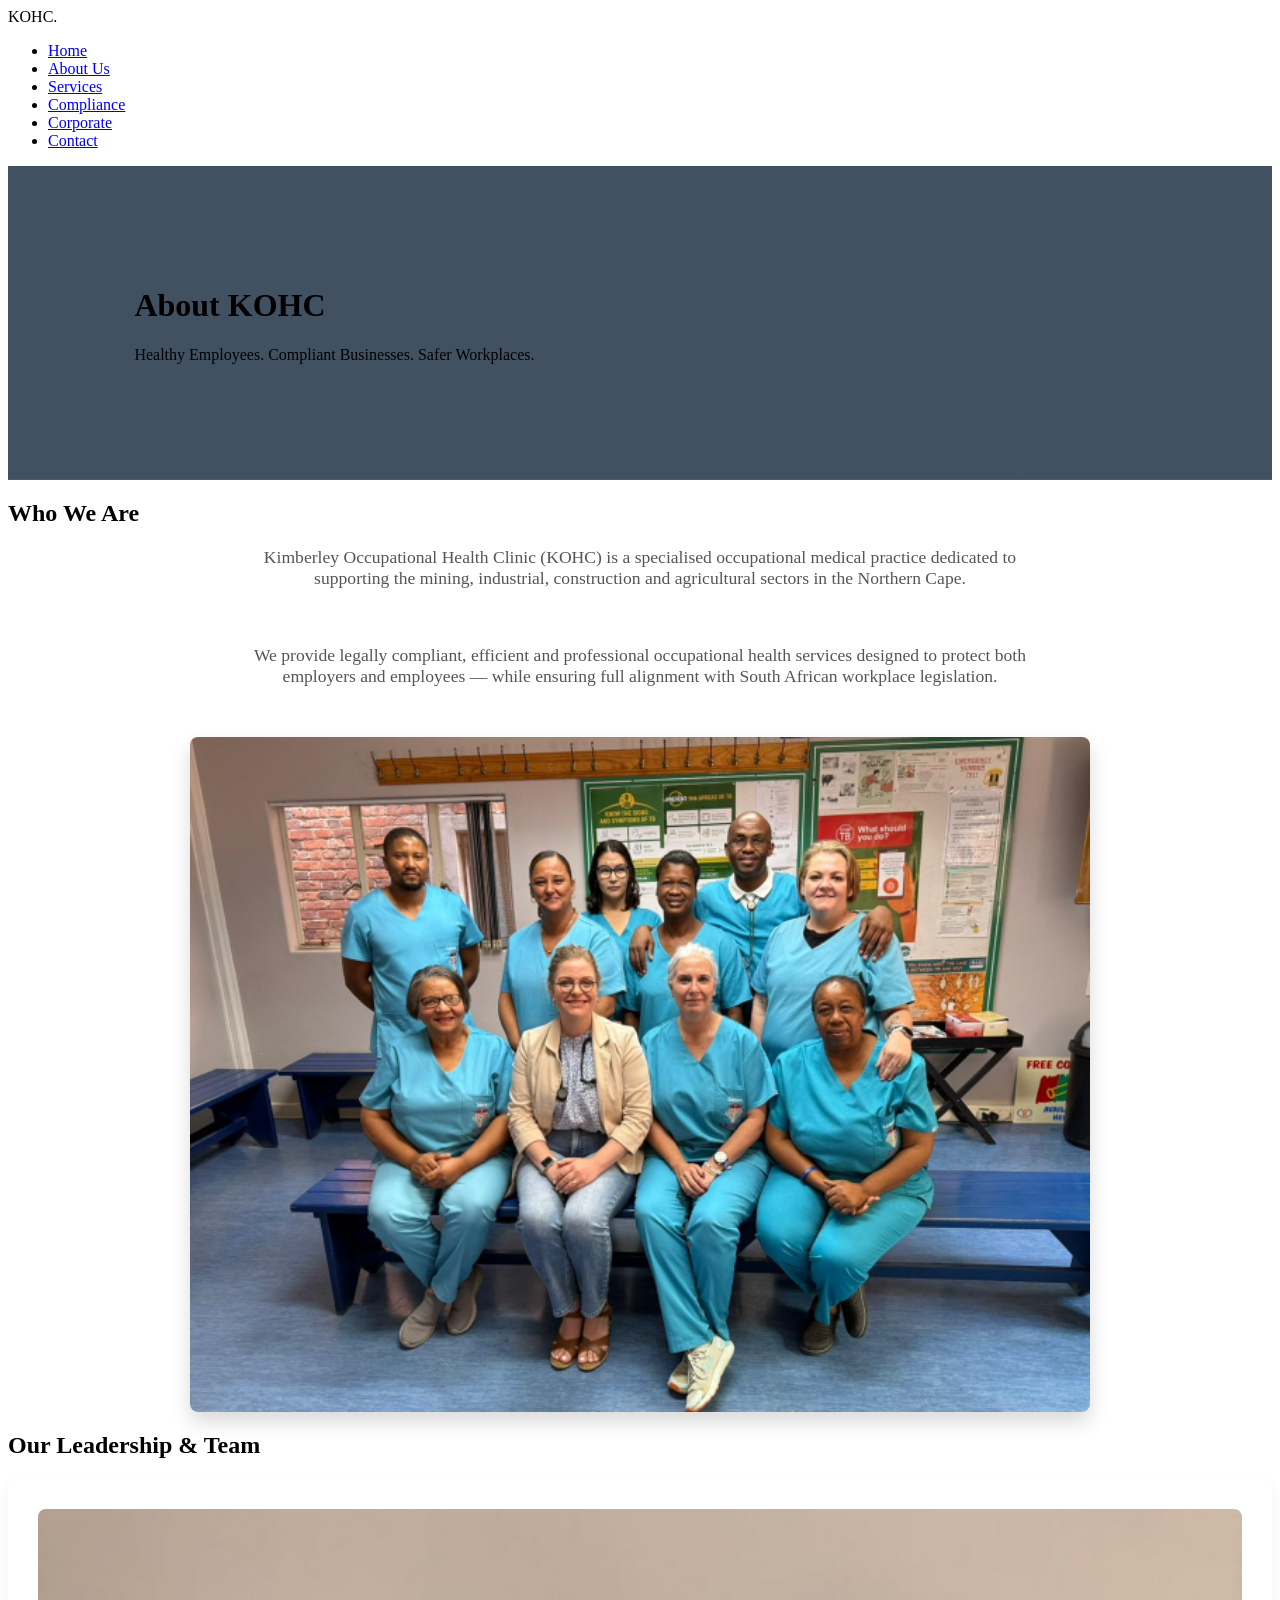
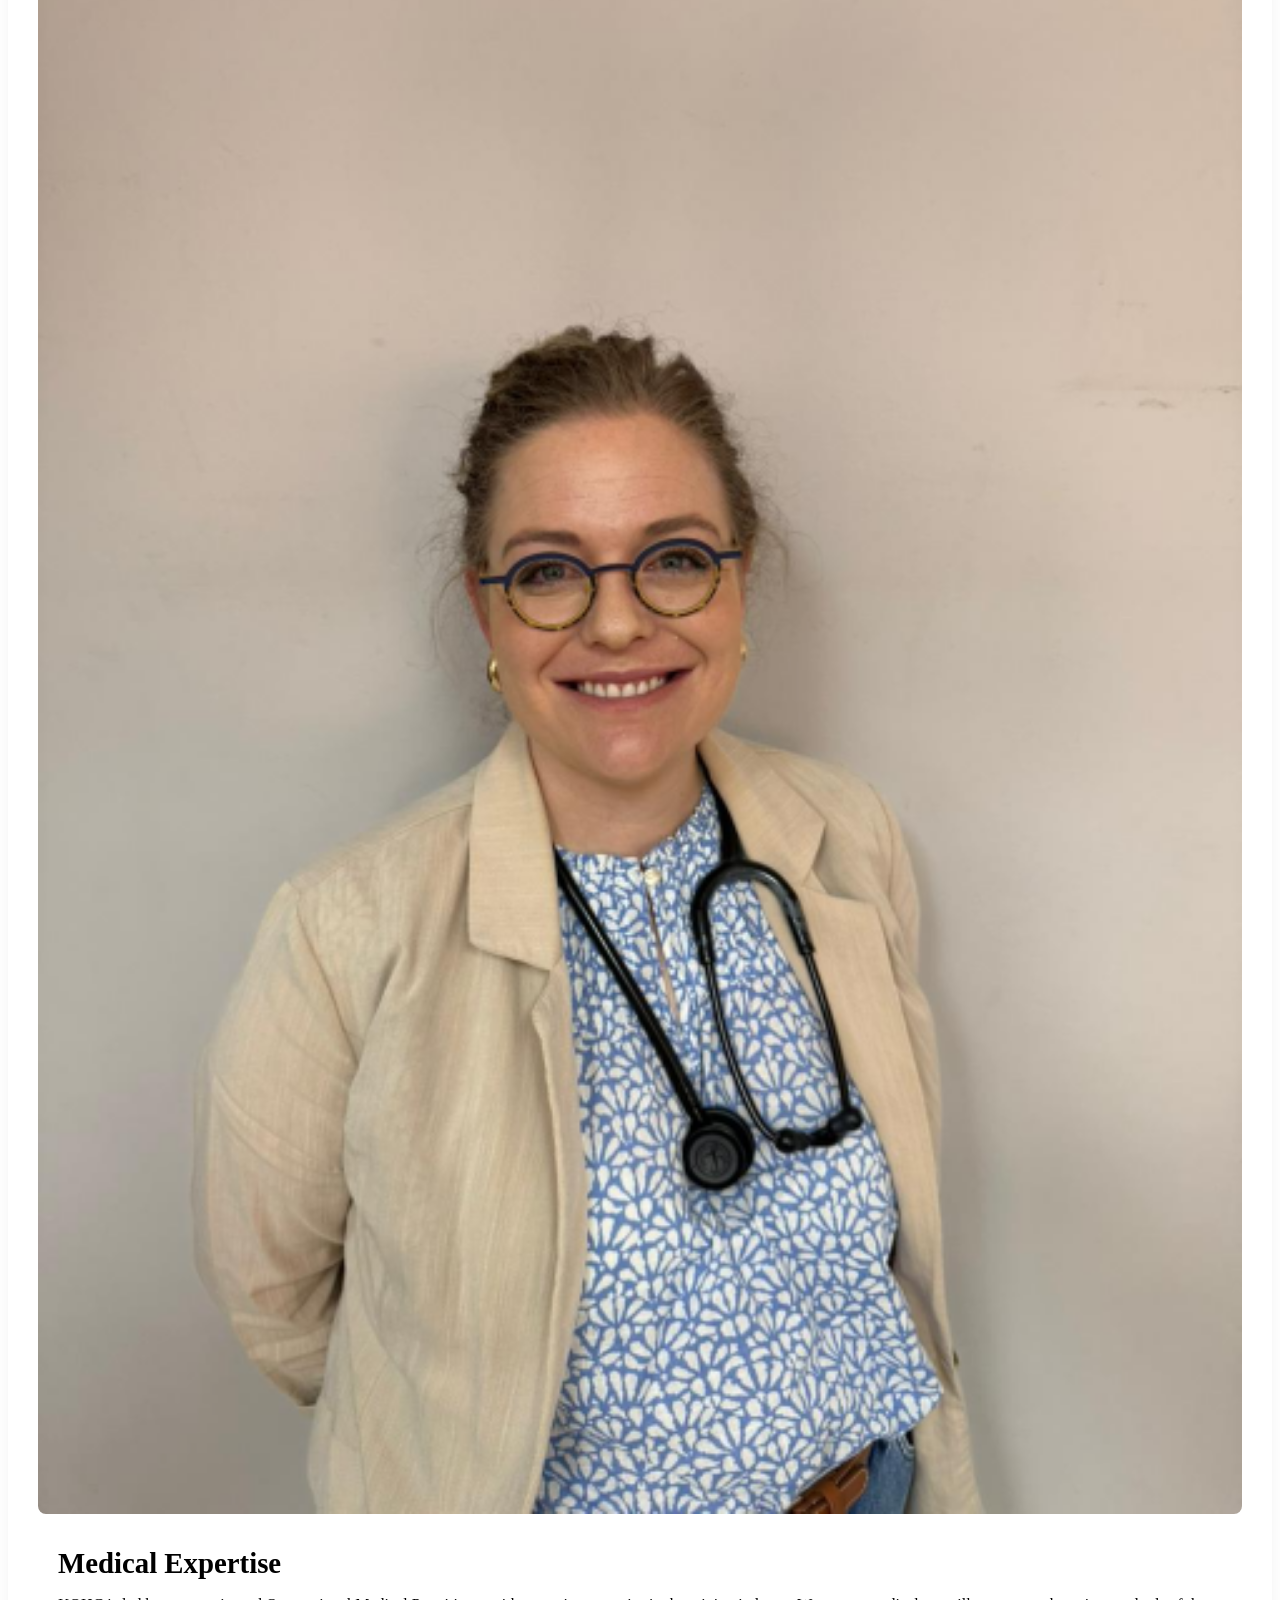
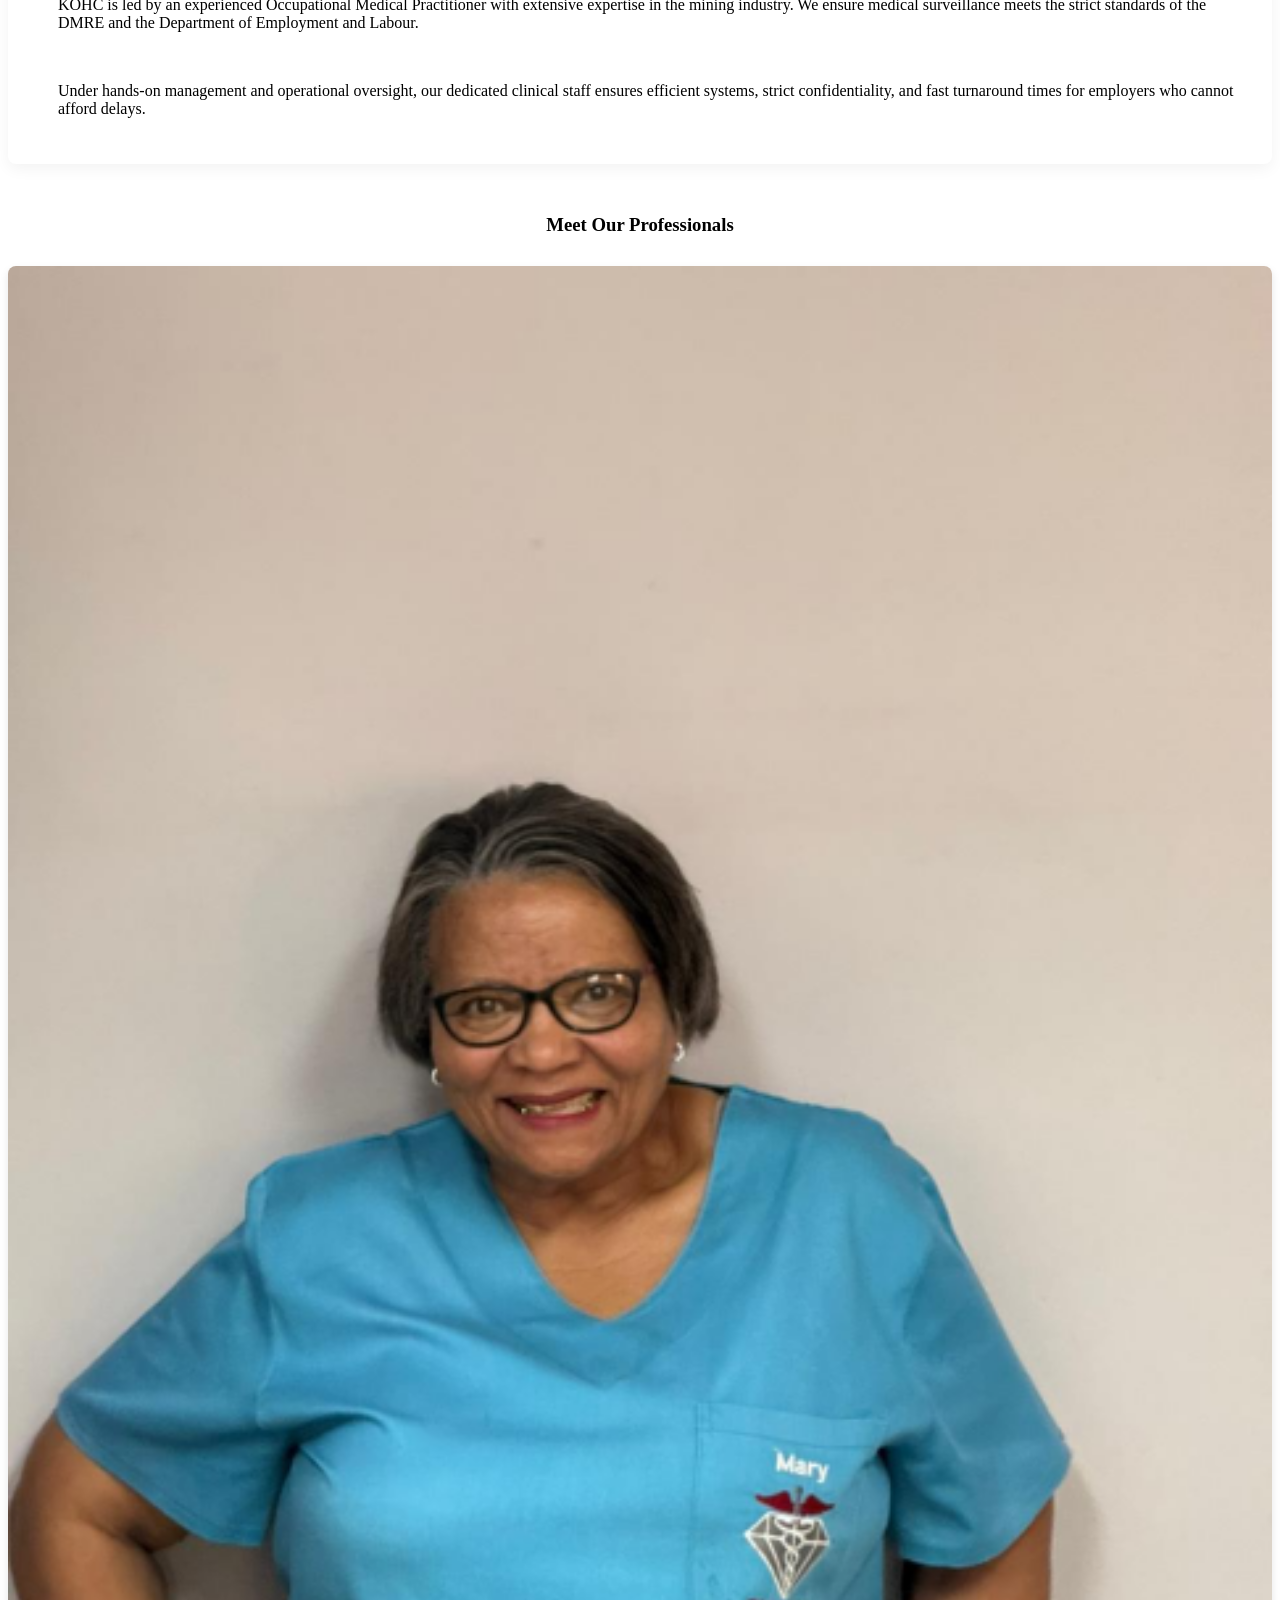
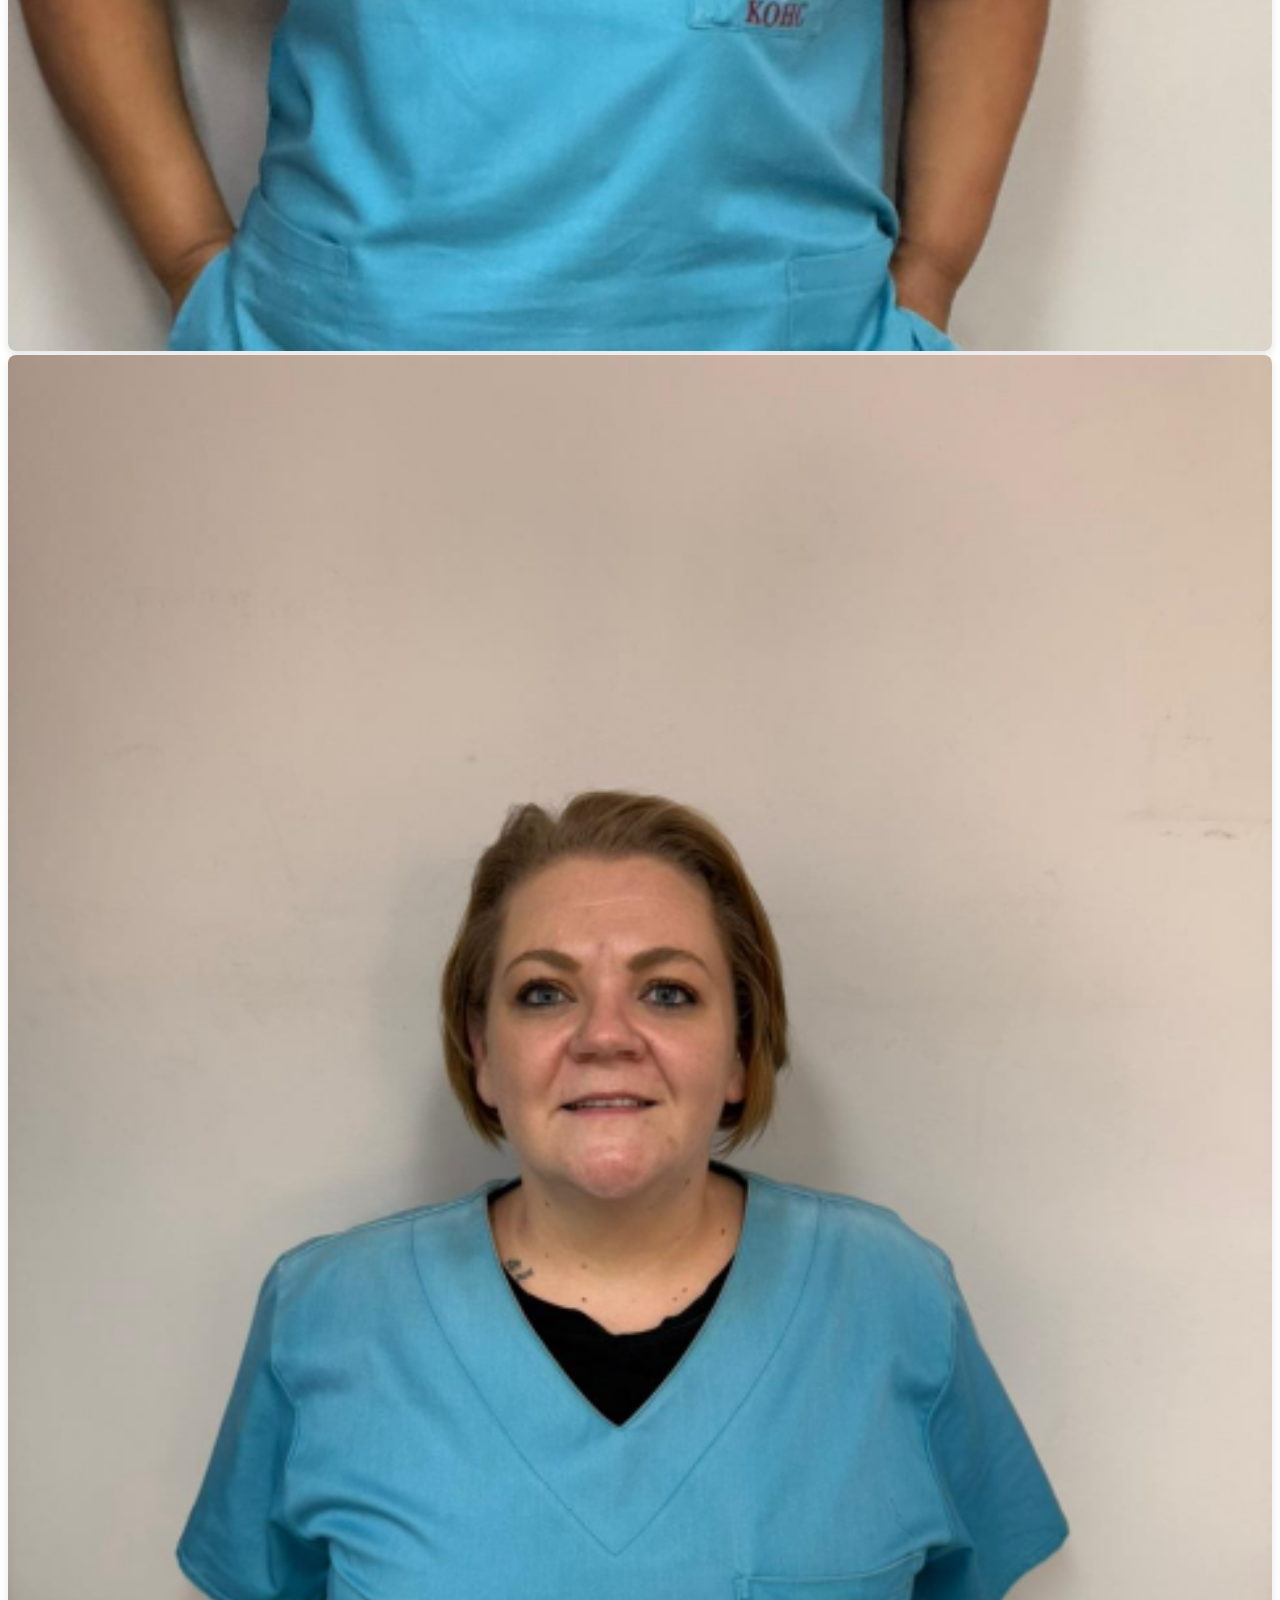
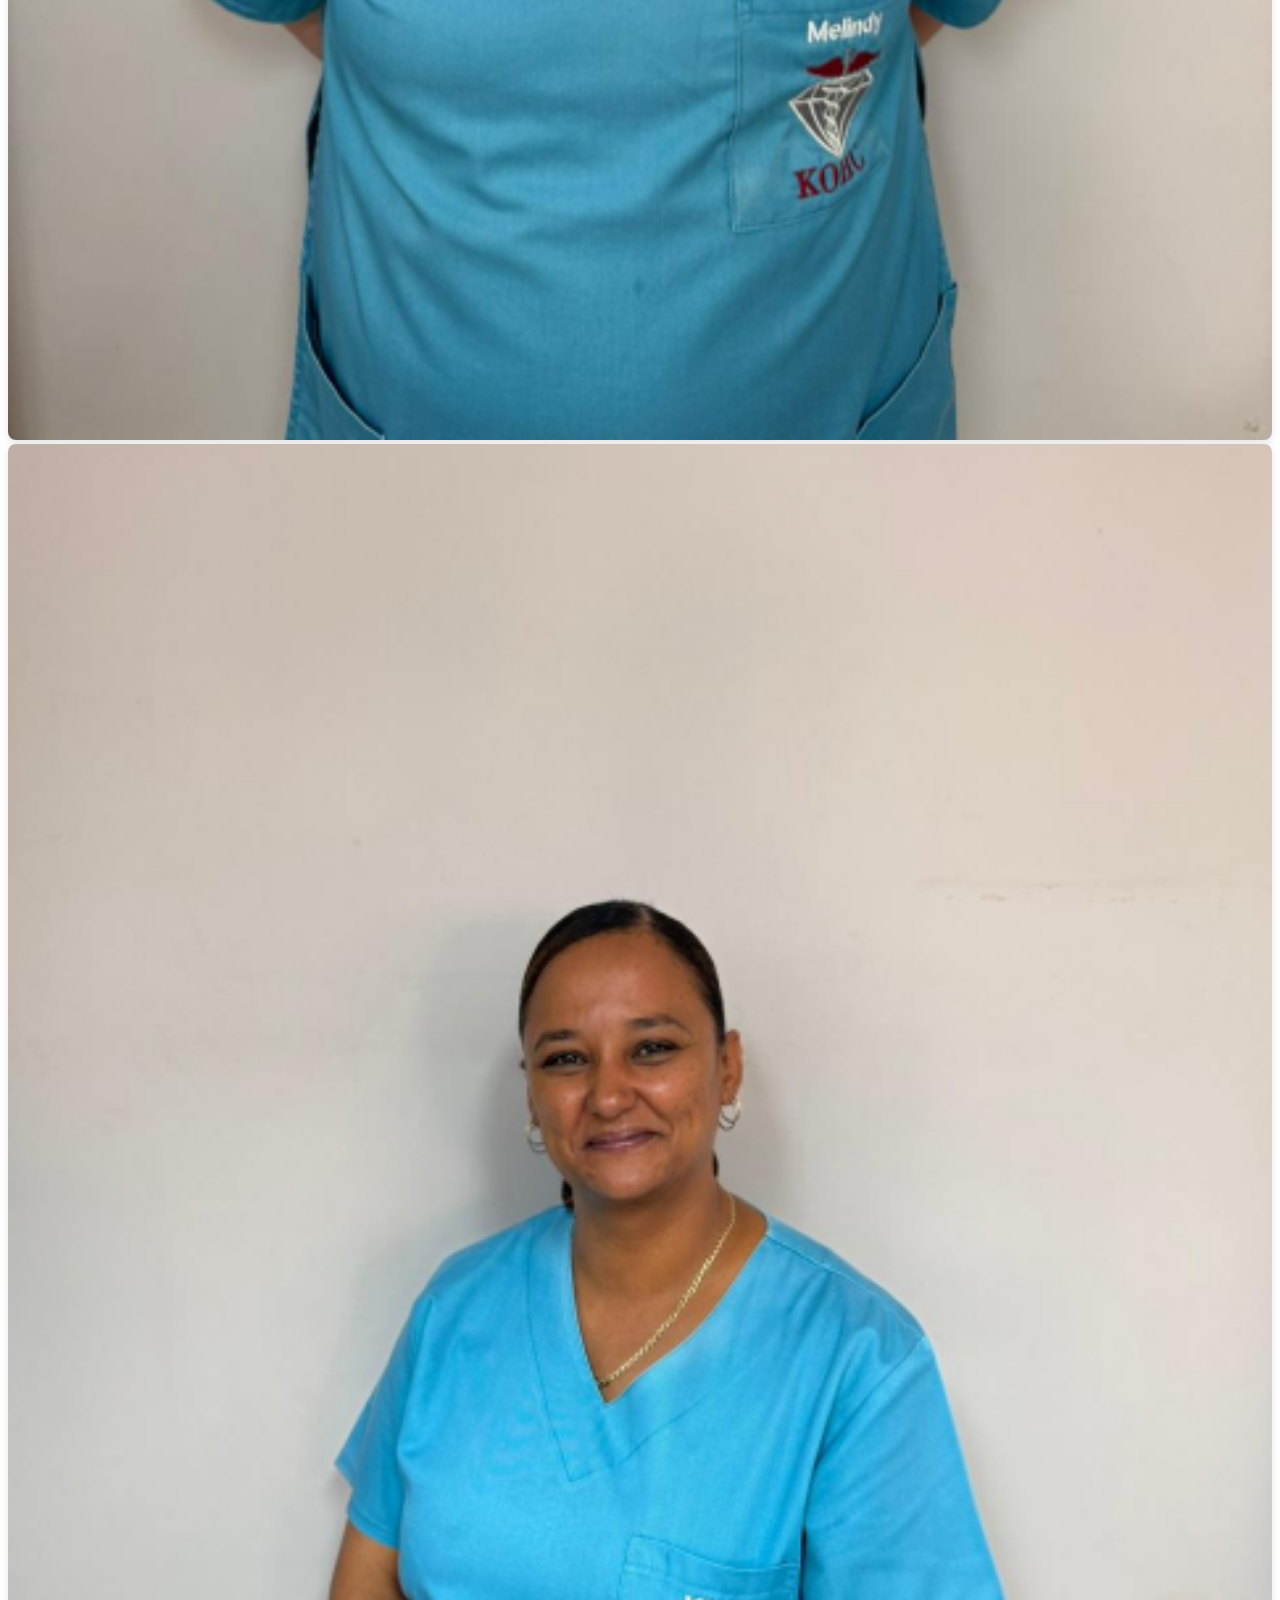
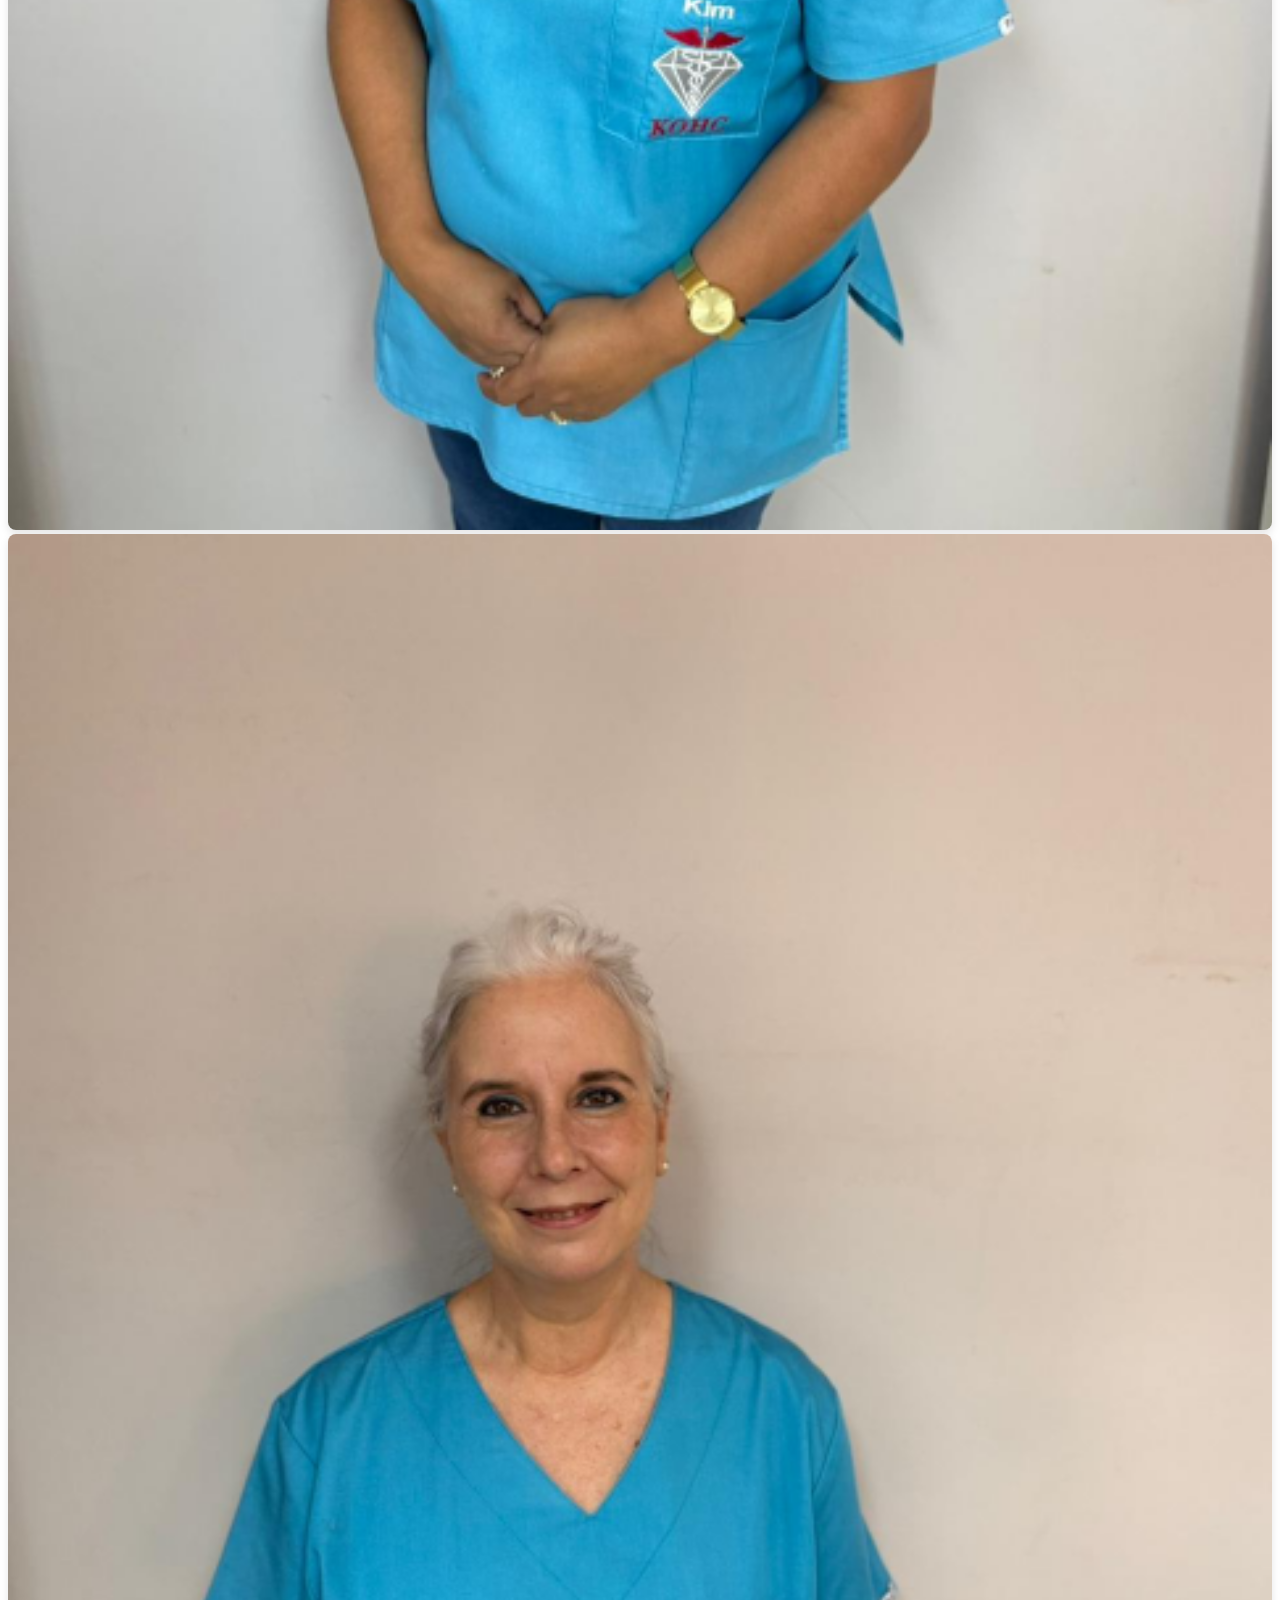
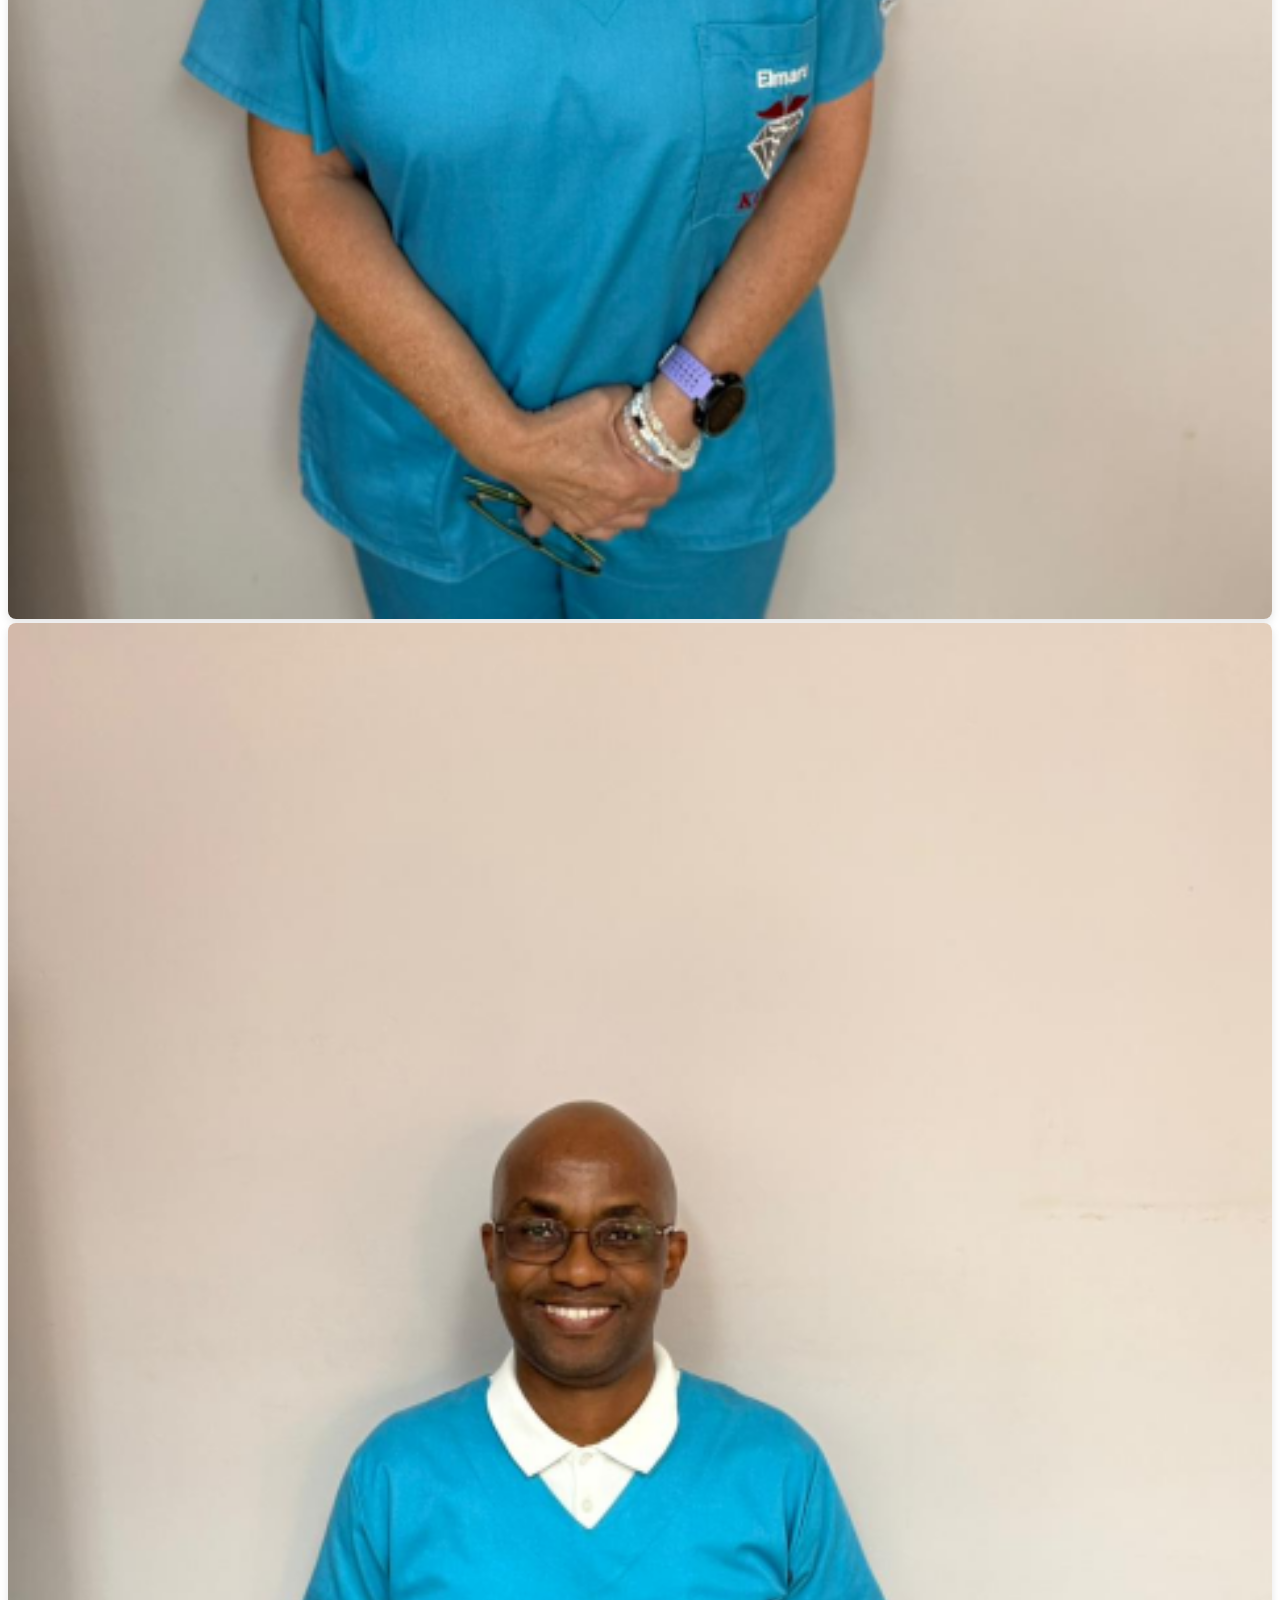
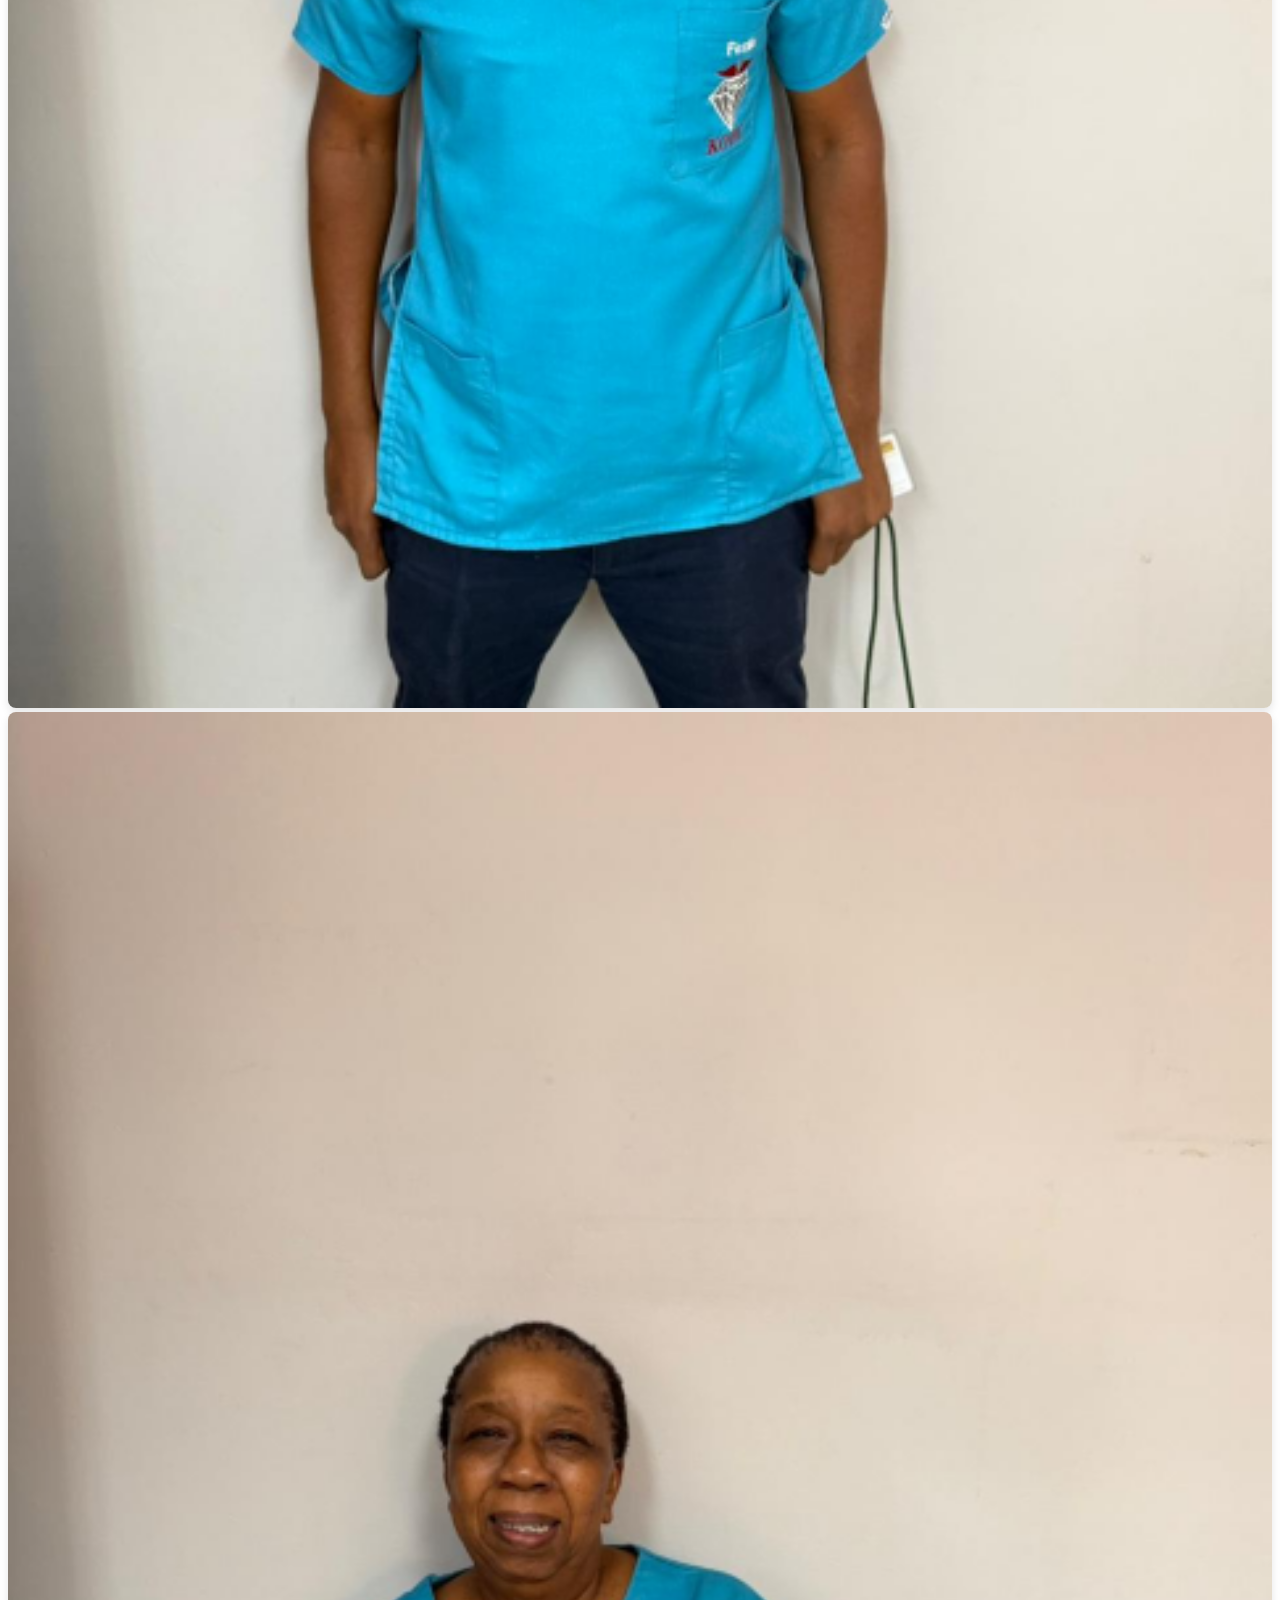
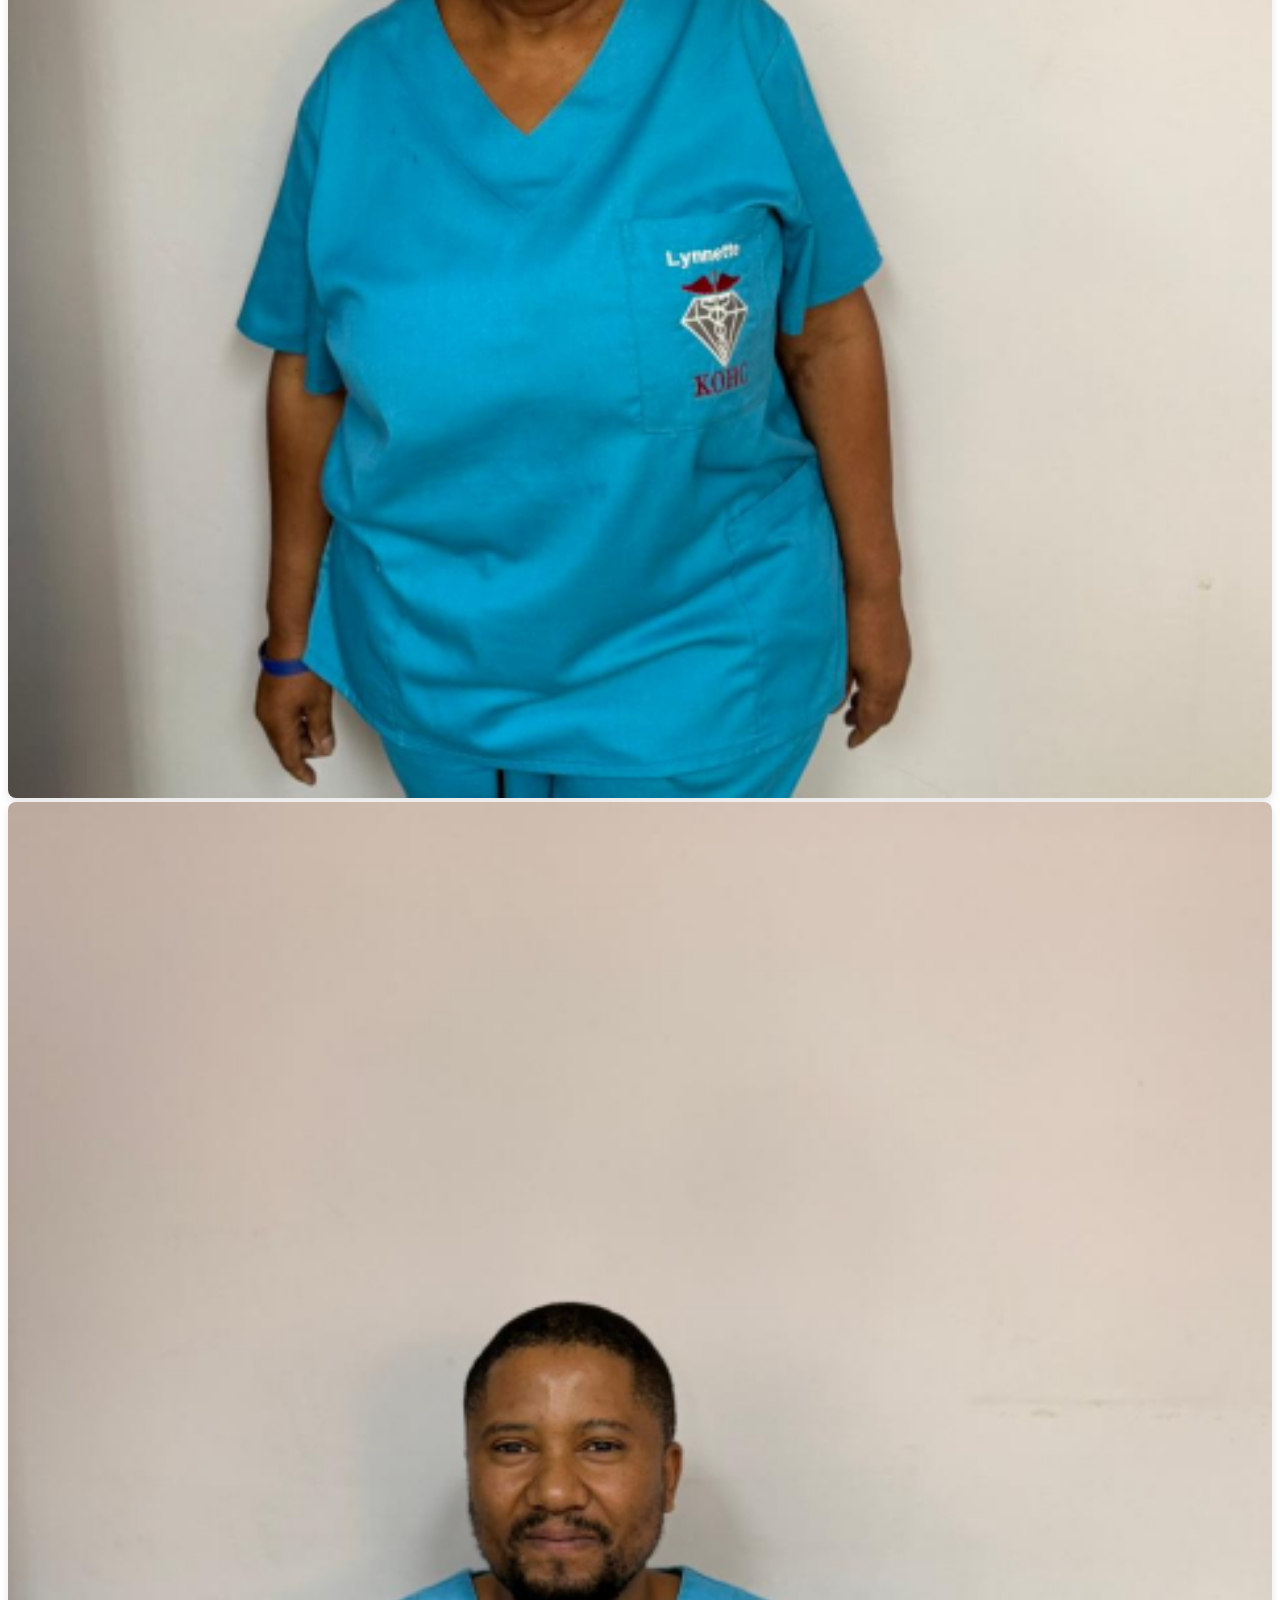
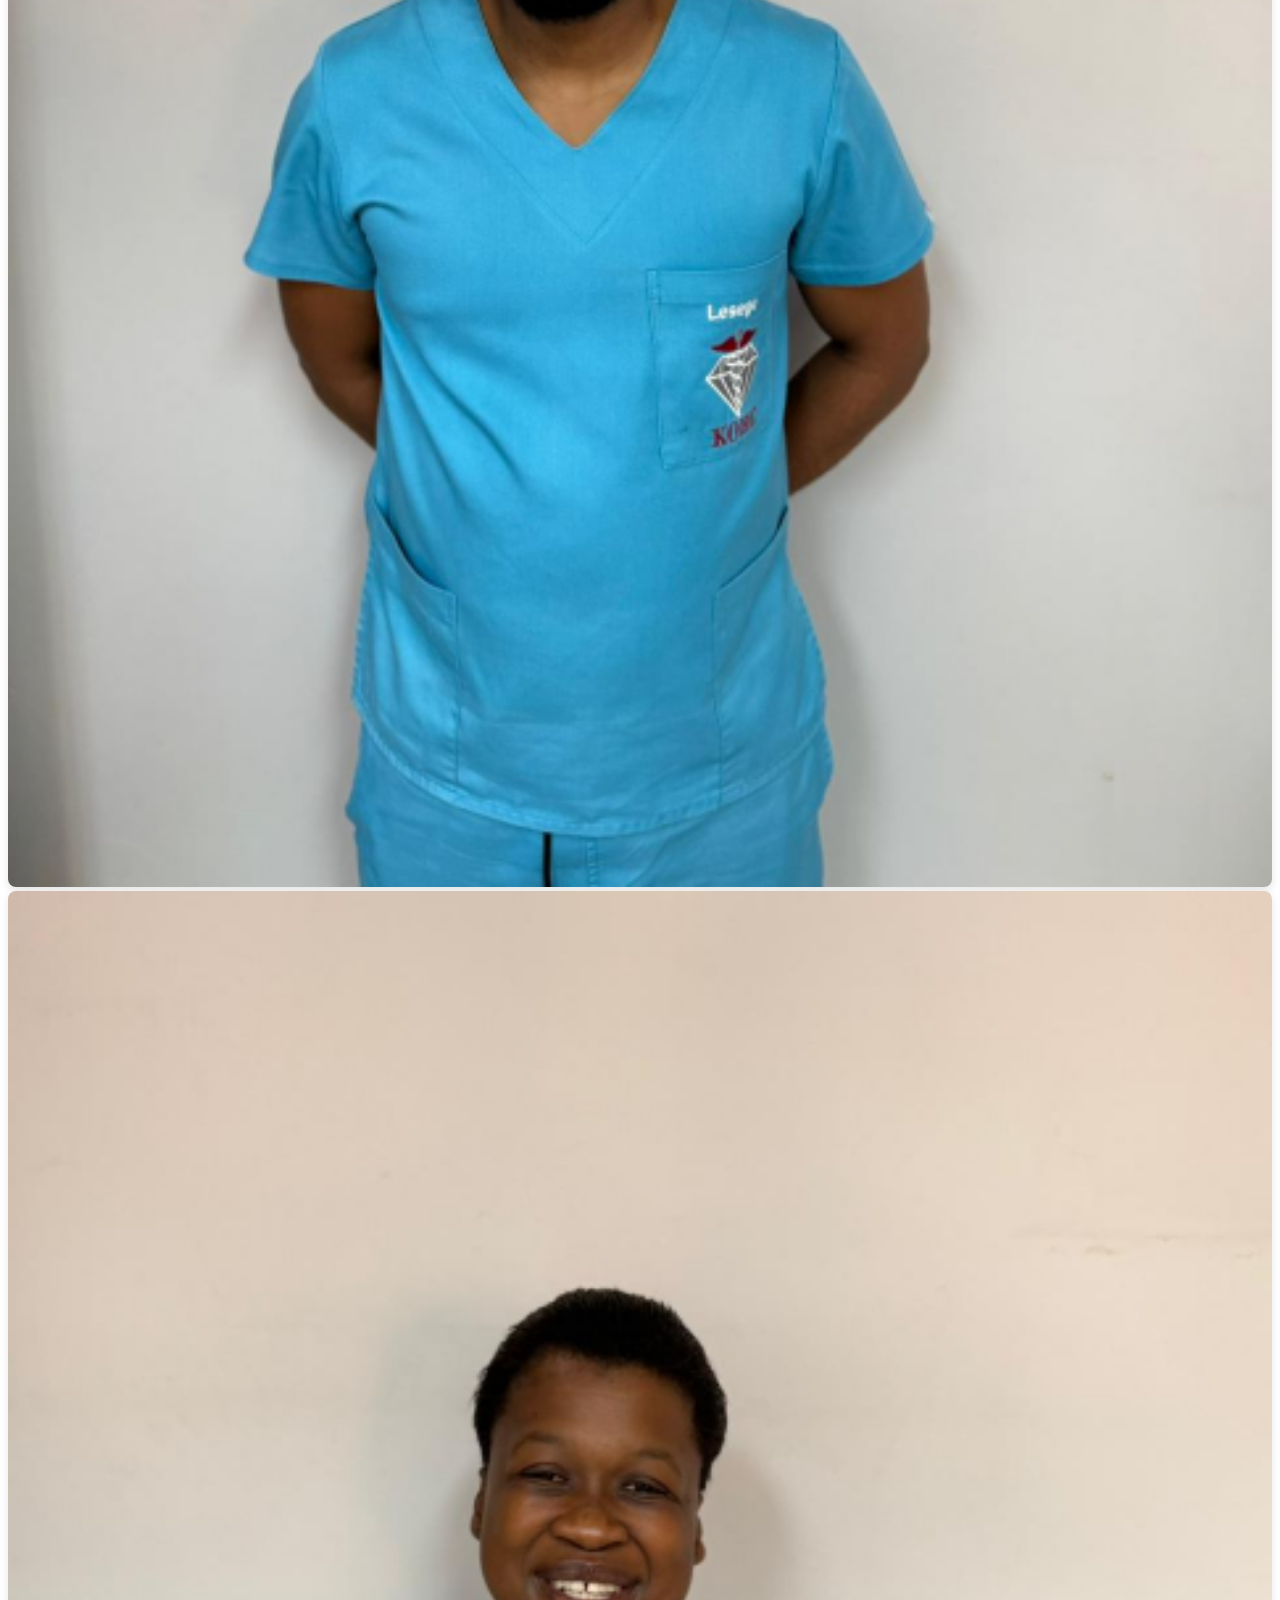
==== about.html @ 230434c9 "Update about.html" ====
<!DOCTYPE html>
<html lang="en-ZA">
<head>
    <meta charset="UTF-8">
    <meta name="viewport" content="width=device-width, initial-scale=1.0">
    <title>About Us | KOHC Kimberley</title>
    <link rel="stylesheet" href="style.css">
    <link rel="stylesheet" href="https://cdnjs.cloudflare.com/ajax/libs/font-awesome/6.0.0/css/all.min.css">
</head>
<body>

    <nav>
        <div class="logo">KOHC<span>.</span></div>
        <ul>
            <li><a href="index.html">Home</a></li>
            <li><a href="about.html">About Us</a></li>
            <li><a href="services.html">Services</a></li>
            <li><a href="compliance.html">Compliance</a></li>
            <li><a href="corporate.html">Corporate</a></li>
            <li><a href="contact.html">Contact</a></li>
        </ul>
    </nav>

    <header class="hero" style="padding: 100px 10%; background: linear-gradient(rgba(44, 62, 80, 0.9), rgba(44, 62, 80, 0.9)), url('https://images.unsplash.com/photo-1581091226825-a6a2a5aee158?auto=format&fit=crop&q=80&w=2070'); background-size: cover; background-position: center;">
        <h1>About KOHC</h1>
        <p>Healthy Employees. Compliant Businesses. Safer Workplaces.</p>
    </header>

   <section class="section-padding">
        <div class="section-title">
            <h2>Who We Are</h2>
        </div>
        <div style="max-width: 800px; margin: 0 auto; text-align: center; font-size: 1.1rem; color: #555;">
            <p>Kimberley Occupational Health Clinic (KOHC) is a specialised occupational medical practice dedicated to supporting the mining, industrial, construction and agricultural sectors in the Northern Cape.</p>
            <br>
            <p>We provide legally compliant, efficient and professional occupational health services designed to protect both employers and employees — while ensuring full alignment with South African workplace legislation.</p>
        </div>

        <img src="images/Group_Photo_1.web.webp" alt="The KOHC Team" style="width: 100%; max-width: 900px; display: block; margin: 50px auto 0; border-radius: 8px; box-shadow: 0 10px 20px rgba(0,0,0,0.15);">
        
    </section>

   <section class="section-padding" style="background: var(--light-grey);">
        <div class="section-title">
            <h2>Our Leadership & Team</h2>
        </div>
        
        <div class="grid" style="grid-template-columns: 1fr 2fr; align-items: center; background: white; padding: 30px; border-radius: 8px; box-shadow: 0 5px 15px rgba(0,0,0,0.05); margin-bottom: 50px;">
            <img src="images/Doctor.web.webp" alt="Occupational Medical Practitioner" style="width: 100%; border-radius: 8px; border: 4px solid var(--steel-blue);">
            
            <div style="padding-left: 20px;">
                <h3 style="color: var(--steel-blue); font-size: 1.8rem; margin-bottom: 10px;">Medical Expertise</h3>
                <p>KOHC is led by an experienced Occupational Medical Practitioner with extensive expertise in the mining industry. We ensure medical surveillance meets the strict standards of the DMRE and the Department of Employment and Labour.</p>
                <br>
                <p>Under hands-on management and operational oversight, our dedicated clinical staff ensures efficient systems, strict confidentiality, and fast turnaround times for employers who cannot afford delays.</p>
            </div>
        </div>

        <h3 style="text-align: center; margin-bottom: 30px; color: var(--charcoal);">Meet Our Professionals</h3>
        <div class="grid" style="grid-template-columns: repeat(auto-fit, minmax(200px, 1fr)); gap: 20px;">
            <img src="images/Doctor_Assistant_1.web.webp" alt="Mary" style="width: 100%; border-radius: 8px; box-shadow: 0 4px 8px rgba(0,0,0,0.1);">
            <img src="images/Doctors_Assistant_2.web.webp" alt="Melindy" style="width: 100%; border-radius: 8px; box-shadow: 0 4px 8px rgba(0,0,0,0.1);">
            <img src="images/Doctors_Assistant_3.web.webp" alt="Kim" style="width: 100%; border-radius: 8px; box-shadow: 0 4px 8px rgba(0,0,0,0.1);">
            <img src="images/Doctors_Assistant_4.web.webp" alt="Elmarie" style="width: 100%; border-radius: 8px; box-shadow: 0 4px 8px rgba(0,0,0,0.1);">
            <img src="images/Doctors_Assistant_5.web.webp" alt="Fezile" style="width: 100%; border-radius: 8px; box-shadow: 0 4px 8px rgba(0,0,0,0.1);">
            <img src="images/Doctors_Assistant_6.web.webp" alt="Lynnette" style="width: 100%; border-radius: 8px; box-shadow: 0 4px 8px rgba(0,0,0,0.1);">
            <img src="images/Doctors_Assistant_7.web.webp" alt="Lesego" style="width: 100%; border-radius: 8px; box-shadow: 0 4px 8px rgba(0,0,0,0.1);">
            <img src="images/Doctors_Assistant_8.web.webp" alt="KOHC Staff" style="width: 100%; border-radius: 8px; box-shadow: 0 4px 8px rgba(0,0,0,0.1);">
            <img src="images/Doctor_Assistant_9.web.webp" alt="Chandre" style="width: 100%; border-radius: 8px; box-shadow: 0 4px 8px rgba(0,0,0,0.1);">
        </div>
    </section>

    <footer>
        <div class="footer-grid">
            <h3>Kimberley Occupational Health Clinic</h3>
            <p>Your partner in Industrial & Mining Medical Compliance.</p>
        </div>
        <div class="footer-bottom" style="margin-top: 20px; display: flex; justify-content: center; gap: 15px; flex-wrap: wrap;">
            <span>&copy; 2026 KOHC</span> | 
            <a href="popia.html" style="color: white; text-decoration: none;">POPIA Privacy Policy</a> | 
            <a href="paia.html" style="color: white; text-decoration: none;">PAIA Manual</a> | 
            <a href="terms.html" style="color: white; text-decoration: none;">Terms & Conditions</a>
        </div>
    </footer>

</body>
</html>
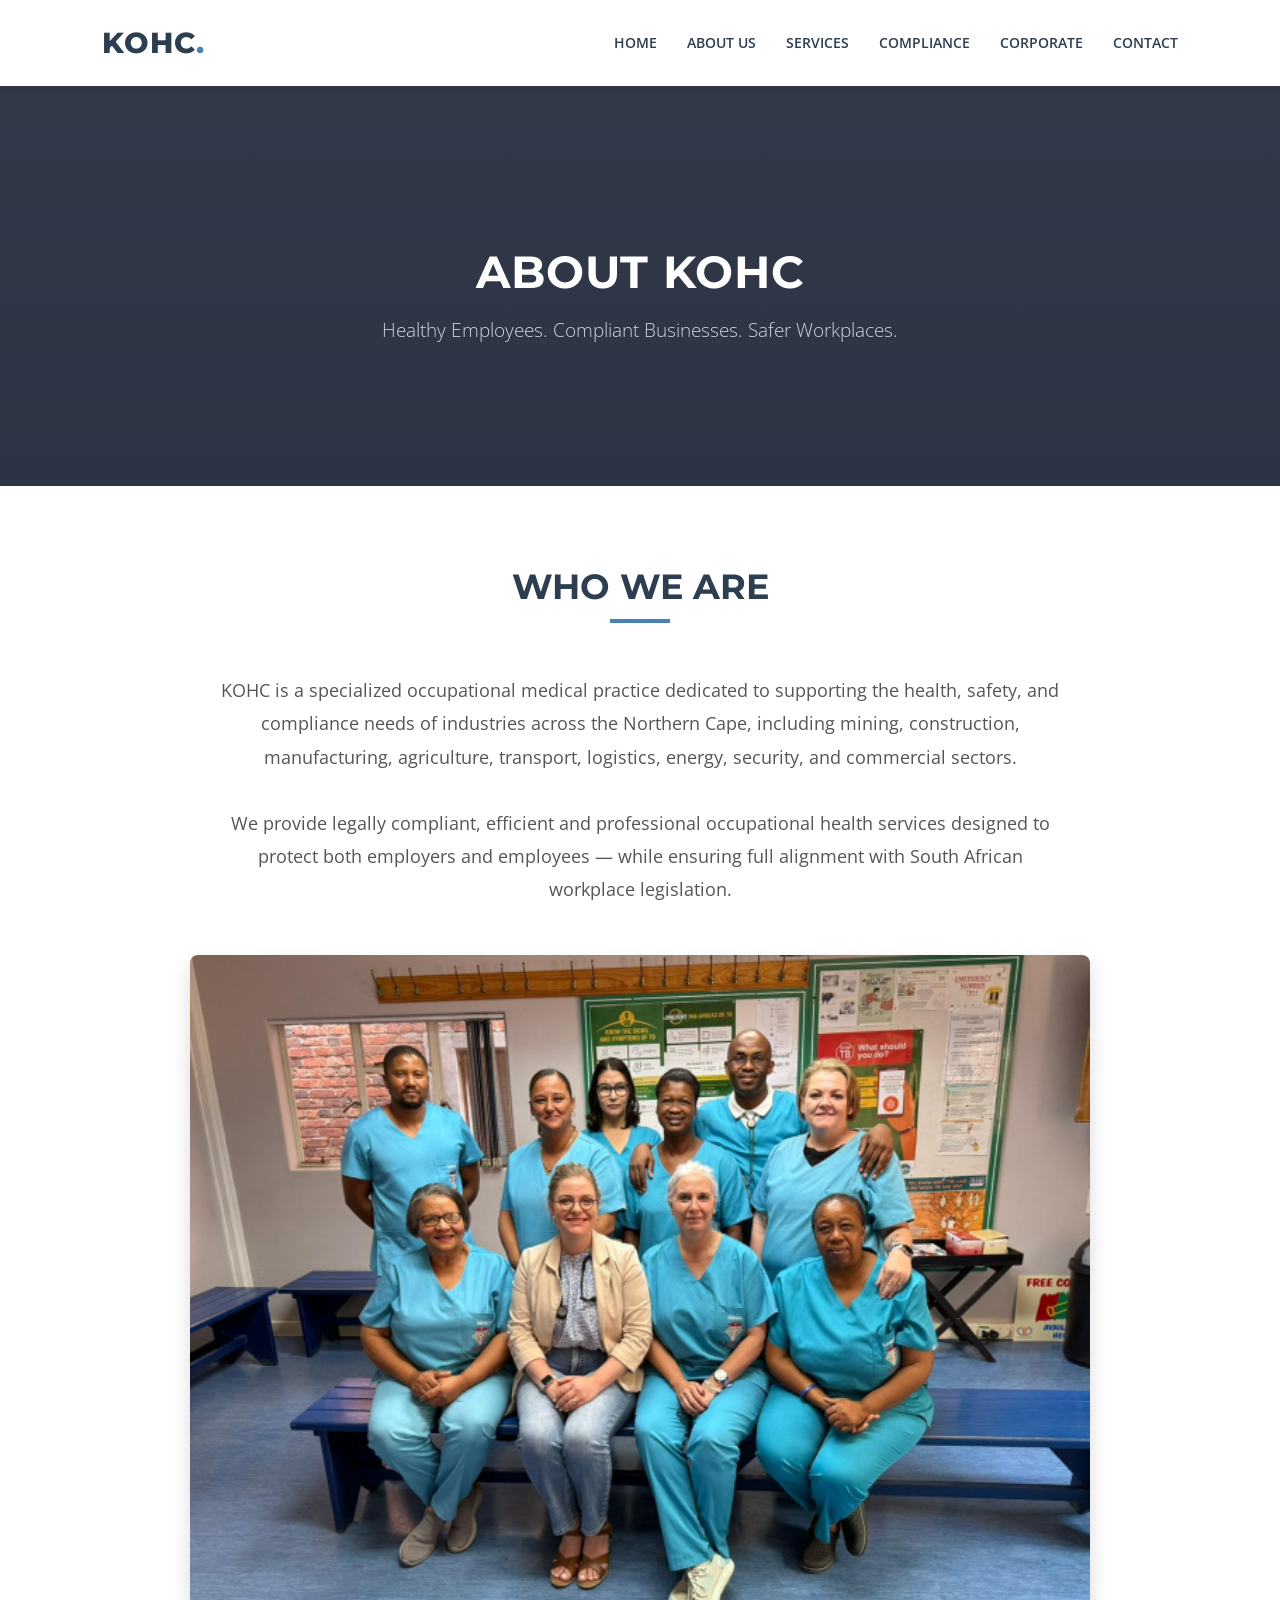
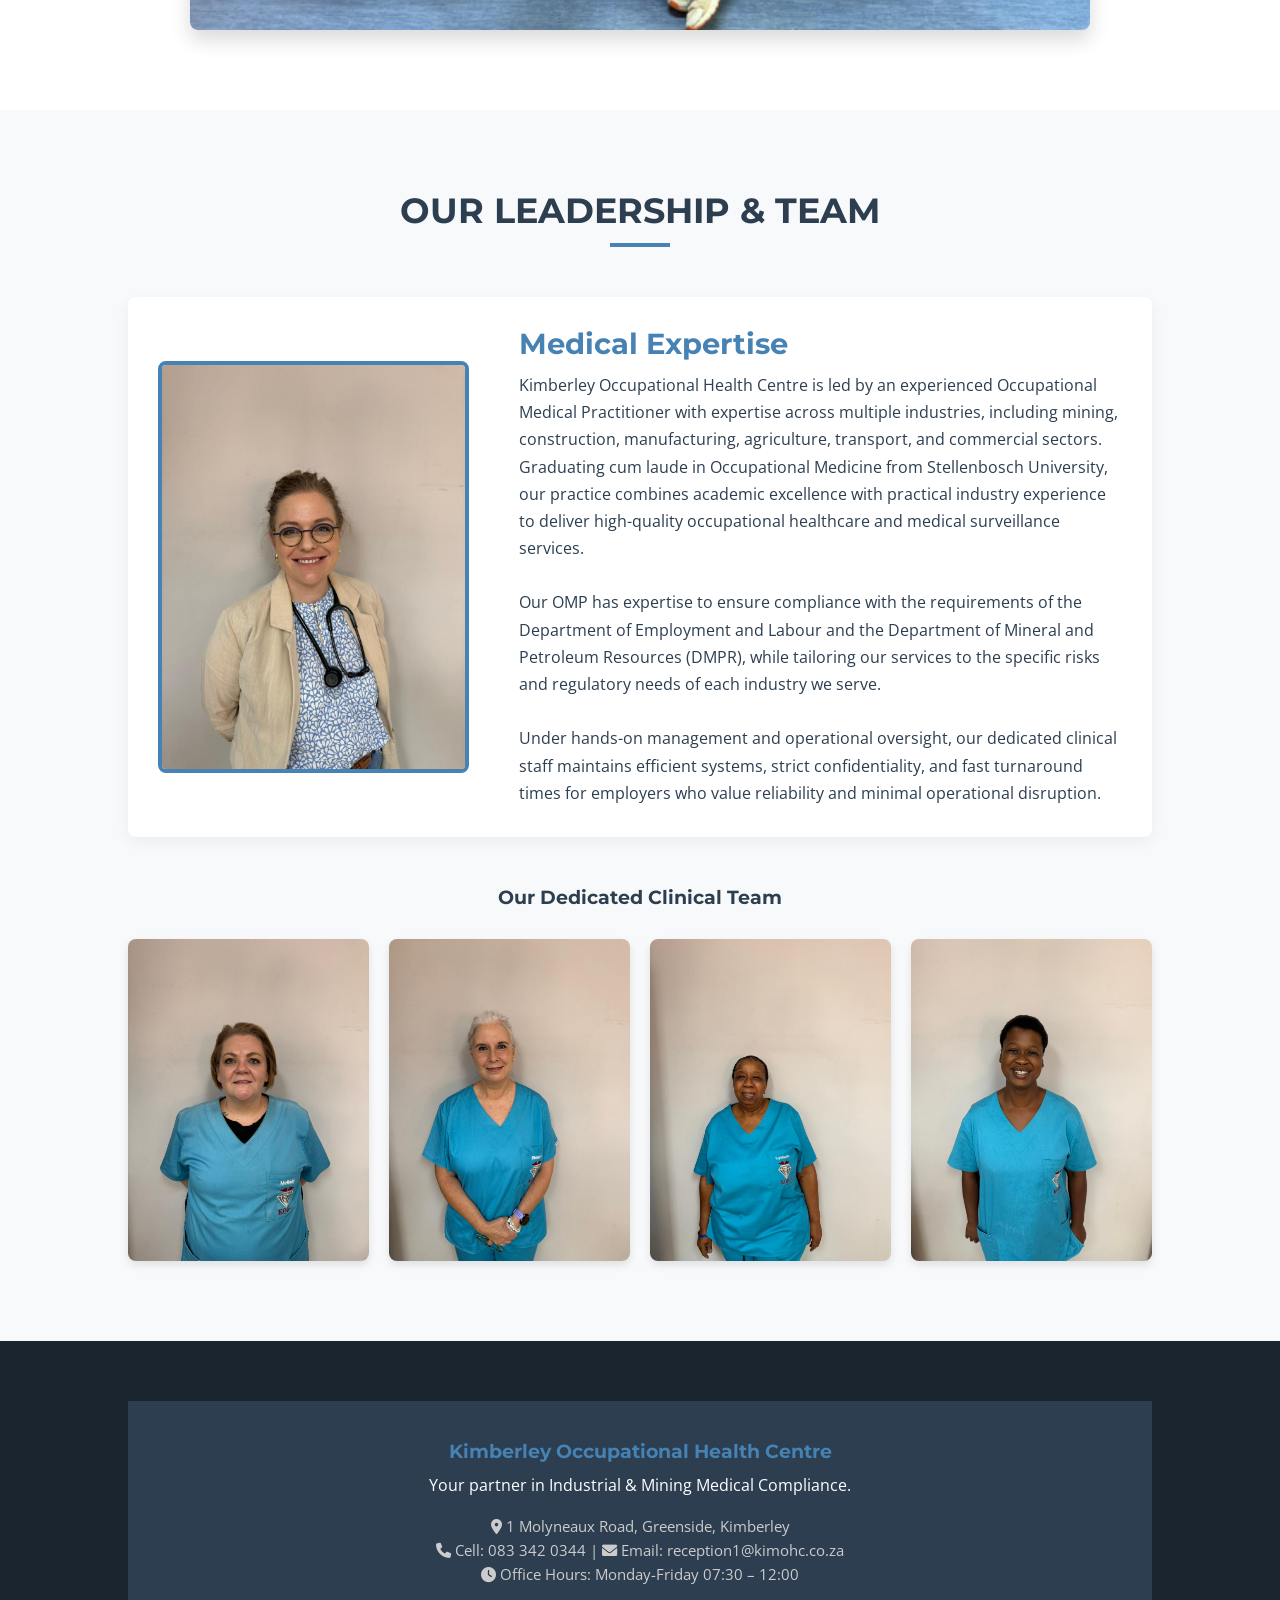
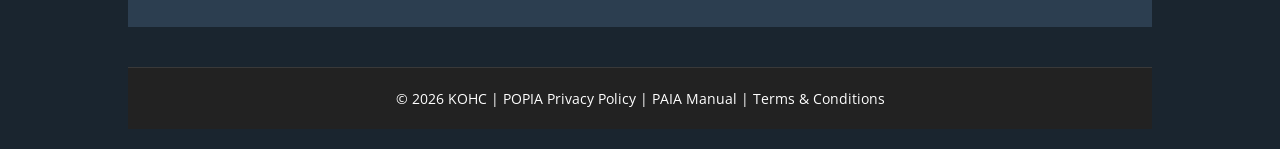
==== commit 40a5086b: "Enhance about.html with updated content and styles Updated the about.html file to enhance content an" ====
--- a/about.html
+++ b/about.html
@@ -3,6 +3,8 @@
 <head>
     <meta charset="UTF-8">
     <meta name="viewport" content="width=device-width, initial-scale=1.0">
+    <meta name="description" content="Learn about KOHC's expert clinical team and experienced Occupational Medical Practitioner providing industry-focused healthcare and compliance in Kimberley.">
+   <link rel="icon" type="image/png" href="images/favicon.png">
     <title>About Us | KOHC Kimberley</title>
     <link rel="stylesheet" href="style.css">
     <link rel="stylesheet" href="https://cdnjs.cloudflare.com/ajax/libs/font-awesome/6.0.0/css/all.min.css">
@@ -13,34 +15,33 @@
         <div class="logo">KOHC<span>.</span></div>
         <ul>
             <li><a href="index.html">Home</a></li>
-            <li><a href="about.html">About Us</a></li>
+            <li><a href="about.html" class="active">About Us</a></li>
             <li><a href="services.html">Services</a></li>
             <li><a href="compliance.html">Compliance</a></li>
             <li><a href="corporate.html">Corporate</a></li>
             <li><a href="contact.html">Contact</a></li>
         </ul>
     </nav>
-
-    <header class="hero" style="padding: 100px 10%; background: linear-gradient(rgba(44, 62, 80, 0.9), rgba(44, 62, 80, 0.9)), url('https://images.unsplash.com/photo-1581091226825-a6a2a5aee158?auto=format&fit=crop&q=80&w=2070'); background-size: cover; background-position: center;">
-        <h1>About KOHC</h1>
-        <p>Healthy Employees. Compliant Businesses. Safer Workplaces.</p>
+    
+<header class="hero" style="padding: 160px 10% 100px 10%; display: flex; flex-direction: column; justify-content: center; align-items: center; text-align: center; min-height: 400px; background: linear-gradient(rgba(15, 23, 42, 0.85), rgba(15, 23, 42, 0.9)), url('https://images.unsplash.com/photo-1581091226825-a6a2a5aee158?auto=format&fit=crop&q=80&w=2070') no-repeat center center; background-size: cover; background-attachment: fixed;">
+        <h1 style="color: white; font-size: 2.8rem; margin-bottom: 15px;">About KOHC</h1>
+        <p style="color: #cbd5e1; font-size: 1.2rem; max-width: 800px;">Healthy Employees. Compliant Businesses. Safer Workplaces.</p>
     </header>
 
-   <section class="section-padding">
+    <section class="section-padding">
         <div class="section-title">
             <h2>Who We Are</h2>
         </div>
-        <div style="max-width: 800px; margin: 0 auto; text-align: center; font-size: 1.1rem; color: #555;">
-            <p>Kimberley Occupational Health Clinic (KOHC) is a specialised occupational medical practice dedicated to supporting the mining, industrial, construction and agricultural sectors in the Northern Cape.</p>
+        <div style="max-width: 850px; margin: 0 auto; text-align: center; font-size: 1.15rem; color: #555; line-height: 1.8;">
+            <p>KOHC is a specialized occupational medical practice dedicated to supporting the health, safety, and compliance needs of industries across the Northern Cape, including mining, construction, manufacturing, agriculture, transport, logistics, energy, security, and commercial sectors.</p>
             <br>
             <p>We provide legally compliant, efficient and professional occupational health services designed to protect both employers and employees — while ensuring full alignment with South African workplace legislation.</p>
         </div>
 
         <img src="images/Group_Photo_1.web.webp" alt="The KOHC Team" style="width: 100%; max-width: 900px; display: block; margin: 50px auto 0; border-radius: 8px; box-shadow: 0 10px 20px rgba(0,0,0,0.15);">
-        
     </section>
 
-   <section class="section-padding" style="background: var(--light-grey);">
+    <section class="section-padding" style="background: var(--light-grey);">
         <div class="section-title">
             <h2>Our Leadership & Team</h2>
         </div>
@@ -48,34 +49,36 @@
         <div class="grid" style="grid-template-columns: 1fr 2fr; align-items: center; background: white; padding: 30px; border-radius: 8px; box-shadow: 0 5px 15px rgba(0,0,0,0.05); margin-bottom: 50px;">
             <img src="images/Doctor.web.webp" alt="Occupational Medical Practitioner" style="width: 100%; border-radius: 8px; border: 4px solid var(--steel-blue);">
             
-            <div style="padding-left: 20px;">
+            <div style="padding-left: 20px; line-height: 1.7;">
                 <h3 style="color: var(--steel-blue); font-size: 1.8rem; margin-bottom: 10px;">Medical Expertise</h3>
-                <p>KOHC is led by an experienced Occupational Medical Practitioner with extensive expertise in the mining industry. We ensure medical surveillance meets the strict standards of the DMRE and the Department of Employment and Labour.</p>
+                <p>Kimberley Occupational Health Centre is led by an experienced Occupational Medical Practitioner with expertise across multiple industries, including mining, construction, manufacturing, agriculture, transport, and commercial sectors. Graduating cum laude in Occupational Medicine from Stellenbosch University, our practice combines academic excellence with practical industry experience to deliver high-quality occupational healthcare and medical surveillance services.</p>
                 <br>
-                <p>Under hands-on management and operational oversight, our dedicated clinical staff ensures efficient systems, strict confidentiality, and fast turnaround times for employers who cannot afford delays.</p>
+                <p>Our OMP has expertise to ensure compliance with the requirements of the Department of Employment and Labour and the Department of Mineral and Petroleum Resources (DMPR), while tailoring our services to the specific risks and regulatory needs of each industry we serve.</p>
+                <br>
+                <p>Under hands-on management and operational oversight, our dedicated clinical staff maintains efficient systems, strict confidentiality, and fast turnaround times for employers who value reliability and minimal operational disruption.</p>
             </div>
         </div>
 
-        <h3 style="text-align: center; margin-bottom: 30px; color: var(--charcoal);">Meet Our Professionals</h3>
+        <h3 style="text-align: center; margin-bottom: 30px; color: var(--charcoal);">Our Dedicated Clinical Team</h3>
         <div class="grid" style="grid-template-columns: repeat(auto-fit, minmax(200px, 1fr)); gap: 20px;">
-            <img src="images/Doctor_Assistant_1.web.webp" alt="Mary" style="width: 100%; border-radius: 8px; box-shadow: 0 4px 8px rgba(0,0,0,0.1);">
-            <img src="images/Doctors_Assistant_2.web.webp" alt="Melindy" style="width: 100%; border-radius: 8px; box-shadow: 0 4px 8px rgba(0,0,0,0.1);">
-            <img src="images/Doctors_Assistant_3.web.webp" alt="Kim" style="width: 100%; border-radius: 8px; box-shadow: 0 4px 8px rgba(0,0,0,0.1);">
-            <img src="images/Doctors_Assistant_4.web.webp" alt="Elmarie" style="width: 100%; border-radius: 8px; box-shadow: 0 4px 8px rgba(0,0,0,0.1);">
-            <img src="images/Doctors_Assistant_5.web.webp" alt="Fezile" style="width: 100%; border-radius: 8px; box-shadow: 0 4px 8px rgba(0,0,0,0.1);">
-            <img src="images/Doctors_Assistant_6.web.webp" alt="Lynnette" style="width: 100%; border-radius: 8px; box-shadow: 0 4px 8px rgba(0,0,0,0.1);">
-            <img src="images/Doctors_Assistant_7.web.webp" alt="Lesego" style="width: 100%; border-radius: 8px; box-shadow: 0 4px 8px rgba(0,0,0,0.1);">
-            <img src="images/Doctors_Assistant_8.web.webp" alt="KOHC Staff" style="width: 100%; border-radius: 8px; box-shadow: 0 4px 8px rgba(0,0,0,0.1);">
-            <img src="images/Doctor_Assistant_9.web.webp" alt="Chandre" style="width: 100%; border-radius: 8px; box-shadow: 0 4px 8px rgba(0,0,0,0.1);">
+            <img src="images/Doctors_Assistant_2.web.webp" alt="Clinical Assistant" style="width: 100%; border-radius: 8px; box-shadow: 0 4px 8px rgba(0,0,0,0.1);">
+            <img src="images/Doctors_Assistant_4.web.webp" alt="Nursing Sister" style="width: 100%; border-radius: 8px; box-shadow: 0 4px 8px rgba(0,0,0,0.1);">
+            <img src="images/Doctors_Assistant_6.web.webp" alt="Occupational Health Nurse" style="width: 100%; border-radius: 8px; box-shadow: 0 4px 8px rgba(0,0,0,0.1);">
+            <img src="images/Doctors_Assistant_8.web.webp" alt="KOHC Team" style="width: 100%; border-radius: 8px; box-shadow: 0 4px 8px rgba(0,0,0,0.1);">
         </div>
     </section>
 
     <footer>
-        <div class="footer-grid">
-            <h3>Kimberley Occupational Health Clinic</h3>
+        <div class="footer-grid" style="padding: 40px 10%; display: flex; flex-direction: column; align-items: center; background: var(--charcoal); color: white;">
+            <h3>Kimberley Occupational Health Centre</h3>
             <p>Your partner in Industrial & Mining Medical Compliance.</p>
+            <p style="margin-top: 15px; font-size: 0.95rem; line-height: 1.6; text-align: center; color: #ccc;">
+                <i class="fas fa-map-marker-alt"></i> 1 Molyneaux Road, Greenside, Kimberley<br>
+                <i class="fas fa-phone"></i> Cell: 083 342 0344 | <i class="fas fa-envelope"></i> Email: reception1@kimohc.co.za<br>
+                <i class="fas fa-clock"></i> Office Hours: Monday-Friday 07:30 – 12:00
+            </p>
         </div>
-        <div class="footer-bottom" style="margin-top: 20px; display: flex; justify-content: center; gap: 15px; flex-wrap: wrap;">
+        <div class="footer-bottom" style="text-align: center; padding: 20px; background: #222; color: white;">
             <span>&copy; 2026 KOHC</span> | 
             <a href="popia.html" style="color: white; text-decoration: none;">POPIA Privacy Policy</a> | 
             <a href="paia.html" style="color: white; text-decoration: none;">PAIA Manual</a> | 
--- a/style.css
+++ b/style.css
@@ -0,0 +1,361 @@
+/* =========================================
+   GLOBAL STYLES & FONTS
+   ========================================= */
+@import url('https://fonts.googleapis.com/css2?family=Montserrat:wght@400;700;800&family=Open+Sans:wght@300;400;600&display=swap');
+
+:root {
+    --charcoal: #2c3e50;
+    --steel-blue: #4682b4;
+    --accent-blue: #5dade2;
+    --white: #ffffff;
+    --light-grey: #f8f9fa;
+    --dark-bg: #1a252f;
+    --transition: all 0.3s ease;
+}
+
+* { 
+    box-sizing: border-box; 
+    margin: 0; 
+    padding: 0; 
+}
+
+body {
+    font-family: 'Open Sans', sans-serif;
+    line-height: 1.6;
+    color: var(--charcoal);
+    background-color: var(--white);
+}
+
+h1, h2, h3, h4 { 
+    font-family: 'Montserrat', sans-serif; 
+    font-weight: 700; 
+    line-height: 1.2;
+}
+
+/* =========================================
+   NAVIGATION BAR
+   ========================================= */
+nav {
+    display: flex;
+    justify-content: space-between;
+    align-items: center;
+    padding: 20px 8%;
+    background: var(--white);
+    position: sticky;
+    top: 0;
+    z-index: 1000;
+    box-shadow: 0 2px 10px rgba(0,0,0,0.1);
+}
+
+.logo { 
+    font-size: 1.8rem; 
+    font-weight: 800; 
+    font-family: 'Montserrat', sans-serif;
+    color: var(--charcoal); 
+    letter-spacing: 1px;
+}
+
+.logo span { 
+    color: var(--steel-blue); 
+}
+
+nav ul { 
+    display: flex; 
+    list-style: none; 
+    gap: 30px; 
+}
+
+nav a { 
+    text-decoration: none; 
+    color: var(--charcoal); 
+    font-weight: 600; 
+    font-size: 0.9rem; 
+    text-transform: uppercase;
+    transition: var(--transition); 
+}
+
+nav a:hover { 
+    color: var(--steel-blue); 
+}
+
+/* =========================================
+   HERO SECTION
+   ========================================= */
+.hero {
+    background: linear-gradient(rgba(44, 62, 80, 0.85), rgba(44, 62, 80, 0.85)), url('https://images.unsplash.com/photo-1579165466541-74e2beeac70b?auto=format&fit=crop&q=80&w=2070'); 
+    background-size: cover;
+    background-position: center;
+    padding: 140px 10%;
+    text-align: center;
+    color: var(--white);
+}
+
+.hero h1 { 
+    font-size: 3rem; 
+    margin-bottom: 20px; 
+    text-transform: uppercase;
+    letter-spacing: 1px;
+}
+
+.hero p { 
+    font-size: 1.2rem; 
+    margin-bottom: 40px; 
+    font-weight: 300; 
+    max-width: 800px;
+    margin-left: auto;
+    margin-right: auto;
+}
+
+/* =========================================
+   BUTTONS
+   ========================================= */
+.cta-group { 
+    display: flex; 
+    justify-content: center; 
+    gap: 20px; 
+    flex-wrap: wrap; 
+}
+
+.btn {
+    padding: 15px 30px;
+    border-radius: 4px;
+    text-decoration: none;
+    font-weight: 700;
+    text-transform: uppercase;
+    font-size: 0.85rem;
+    transition: var(--transition);
+    cursor: pointer;
+    font-family: 'Montserrat', sans-serif;
+}
+
+.btn-primary { 
+    background: var(--steel-blue); 
+    color: var(--white); 
+    border: 2px solid var(--steel-blue);
+}
+
+.btn-primary:hover { 
+    background: var(--accent-blue); 
+    border-color: var(--accent-blue);
+    transform: translateY(-3px); 
+}
+
+.btn-secondary { 
+    border: 2px solid var(--white); 
+    color: var(--white); 
+    background: transparent;
+}
+
+.btn-secondary:hover { 
+    background: var(--white); 
+    color: var(--charcoal); 
+    transform: translateY(-3px);
+}
+
+/* =========================================
+   TRUST BAR
+   ========================================= */
+.trust-bar {
+    background: var(--light-grey);
+    padding: 20px 10%;
+    display: flex;
+    justify-content: space-around;
+    align-items: center;
+    border-bottom: 1px solid #e0e0e0;
+    flex-wrap: wrap;
+    gap: 15px;
+}
+
+.trust-item { 
+    font-weight: 700; 
+    color: #555; 
+    font-size: 0.85rem; 
+    display: flex;
+    align-items: center;
+    gap: 8px;
+    text-transform: uppercase;
+}
+
+.trust-item i {
+    color: var(--steel-blue);
+    font-size: 1.2rem;
+}
+
+/* =========================================
+   SECTIONS & GRIDS
+   ========================================= */
+.section-padding { 
+    padding: 80px 10%; 
+}
+
+.section-title { 
+    text-align: center; 
+    margin-bottom: 50px; 
+}
+
+.section-title h2 { 
+    font-size: 2.2rem; 
+    color: var(--charcoal); 
+    position: relative; 
+    padding-bottom: 15px; 
+    text-transform: uppercase;
+}
+
+.section-title h2::after { 
+    content: ''; 
+    width: 60px; 
+    height: 4px; 
+    background: var(--steel-blue); 
+    position: absolute; 
+    bottom: 0; 
+    left: 50%; 
+    transform: translateX(-50%); 
+}
+
+.grid { 
+    display: grid; 
+    grid-template-columns: repeat(auto-fit, minmax(280px, 1fr)); 
+    gap: 30px; 
+}
+
+.card { 
+    background: var(--white); 
+    padding: 40px; 
+    border-radius: 6px; 
+    box-shadow: 0 5px 20px rgba(0,0,0,0.05); 
+    border-top: 5px solid var(--steel-blue); 
+    transition: var(--transition); 
+    text-align: center;
+}
+
+.card:hover { 
+    transform: translateY(-10px); 
+    box-shadow: 0 10px 25px rgba(0,0,0,0.1);
+}
+
+.card h3 { 
+    margin-bottom: 15px; 
+    color: var(--charcoal); 
+    font-size: 1.3rem;
+}
+
+.card p {
+    color: #555;
+}
+
+.card ul {
+    list-style: none;
+    text-align: left;
+    margin-top: 15px;
+}
+
+.card ul li {
+    padding: 8px 0;
+    border-bottom: 1px solid #eee;
+    color: #555;
+}
+
+.card ul li:last-child {
+    border-bottom: none;
+}
+
+/* =========================================
+   FOOTER
+   ========================================= */
+footer { 
+    background: var(--dark-bg); 
+    color: var(--white); 
+    padding: 60px 10% 20px; 
+    text-align: center; 
+}
+
+.footer-grid h3 {
+    color: var(--steel-blue);
+    margin-bottom: 10px;
+}
+
+.footer-bottom { 
+    margin-top: 40px; 
+    padding-top: 20px; 
+    border-top: 1px solid rgba(255,255,255,0.1); 
+    font-size: 0.85rem; 
+    color: #aaa;
+}
+
+.footer-bottom a {
+    transition: var(--transition);
+}
+
+.footer-bottom a:hover {
+    color: var(--steel-blue) !important;
+}
+
+/* =========================================
+   MOBILE RESPONSIVENESS (COMPLETELY OVERHAULED)
+   ========================================= */
+@media (max-width: 768px) {
+    /* Make navigation stack and fit nicely */
+    nav { 
+        flex-direction: column; 
+        gap: 10px; 
+        padding: 15px 5%;
+    }
+    
+    nav ul {
+        flex-wrap: wrap;
+        justify-content: center;
+        gap: 12px;
+    }
+
+    /* Shrink the giant hero banner texts for phone screens */
+    .hero {
+        padding: 80px 5%;
+    }
+
+    .hero h1 { 
+        font-size: 1.8rem; 
+    }
+
+    .hero p {
+        font-size: 1rem;
+    }
+    
+    /* Make buttons span the whole width of the screen so they are easy to tap */
+    .cta-group {
+        flex-direction: column;
+        width: 100%;
+        gap: 15px;
+    }
+
+    .btn {
+        width: 100%;
+        text-align: center;
+    }
+    
+    /* Stack the trust icons neatly */
+    .trust-bar {
+        flex-direction: column;
+        align-items: center;
+        gap: 15px;
+    }
+
+    /* Bring in the massive padding off the edges so content has room */
+    .section-padding { 
+        padding: 50px 5%; 
+    }
+
+    .section-title h2 {
+        font-size: 1.8rem;
+    }
+
+    /* THE MAGIC RULE: This forces EVERY grid to become a 1-column stack on phones */
+    .grid {
+        grid-template-columns: 1fr !important;
+        gap: 20px !important;
+    }
+
+    /* Give cards a little less padding on phones so text isn't squished */
+    .card {
+        padding: 25px;
+    }
+}
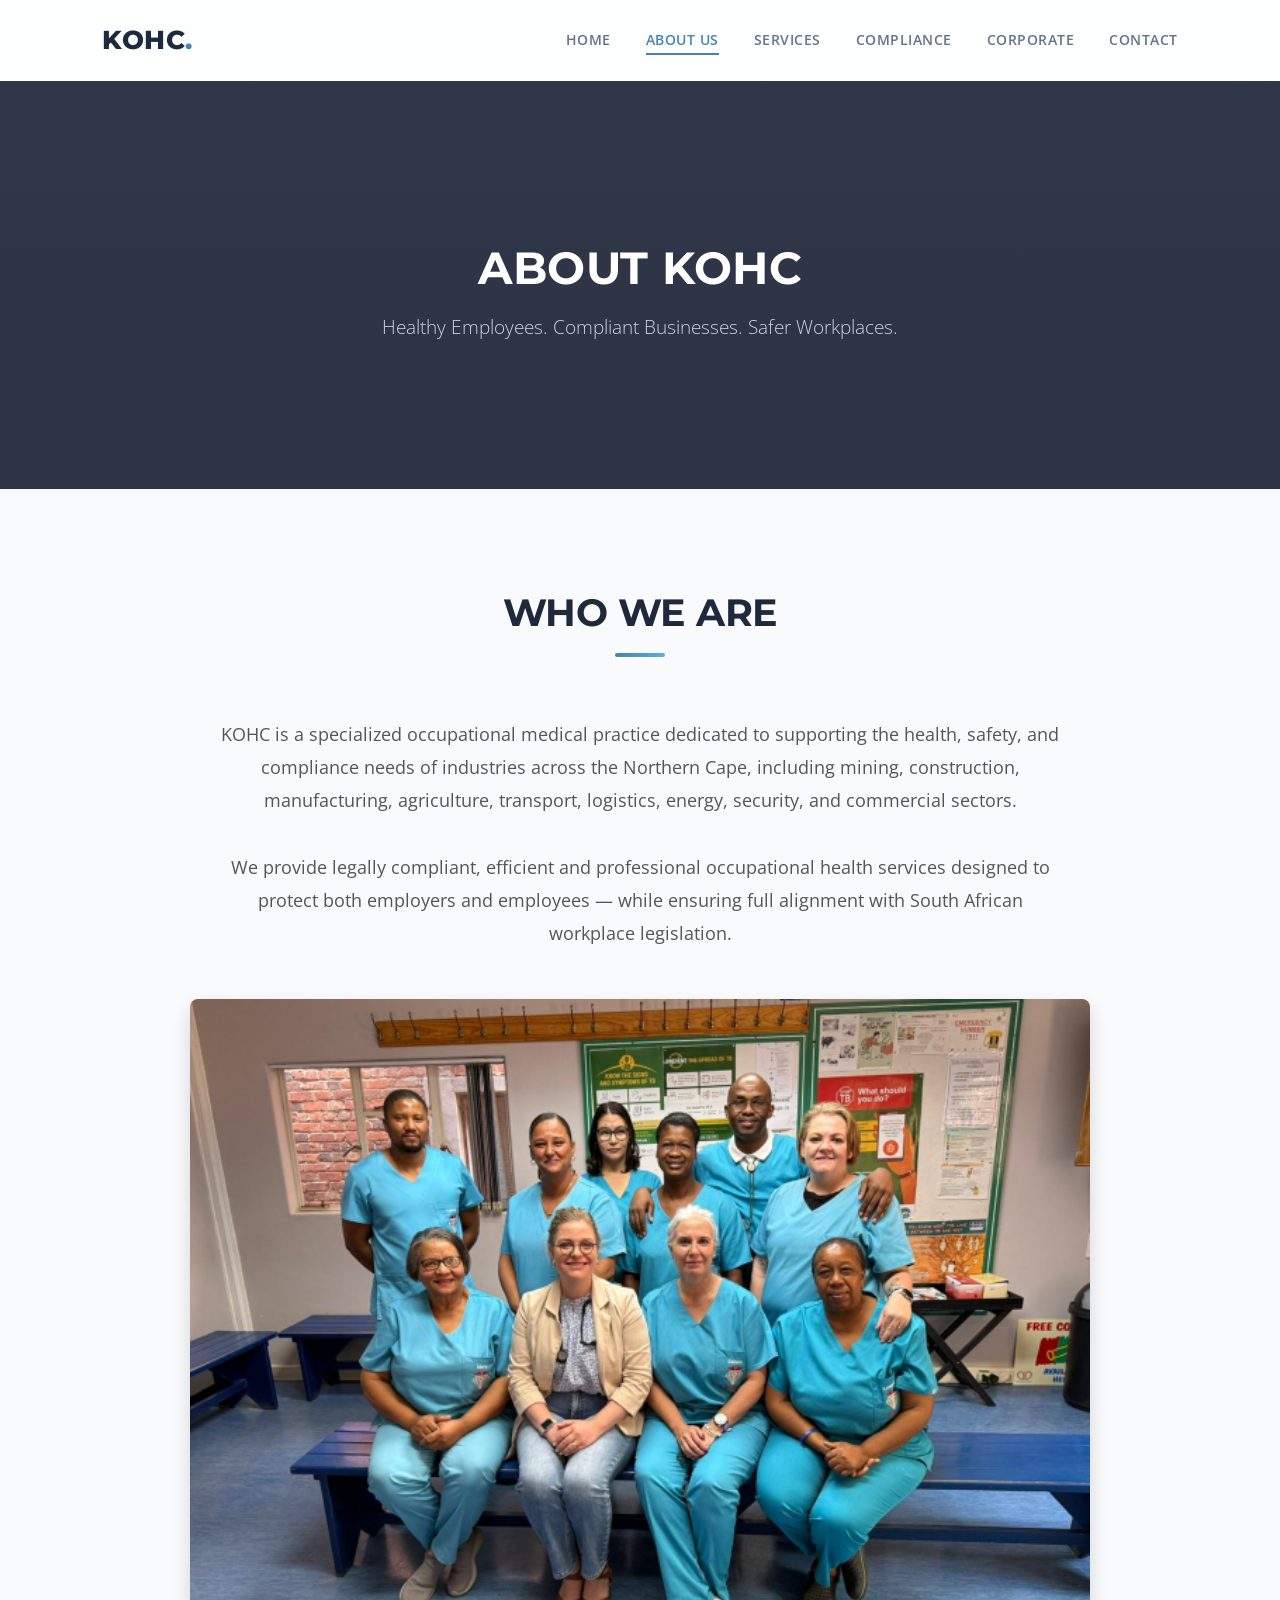
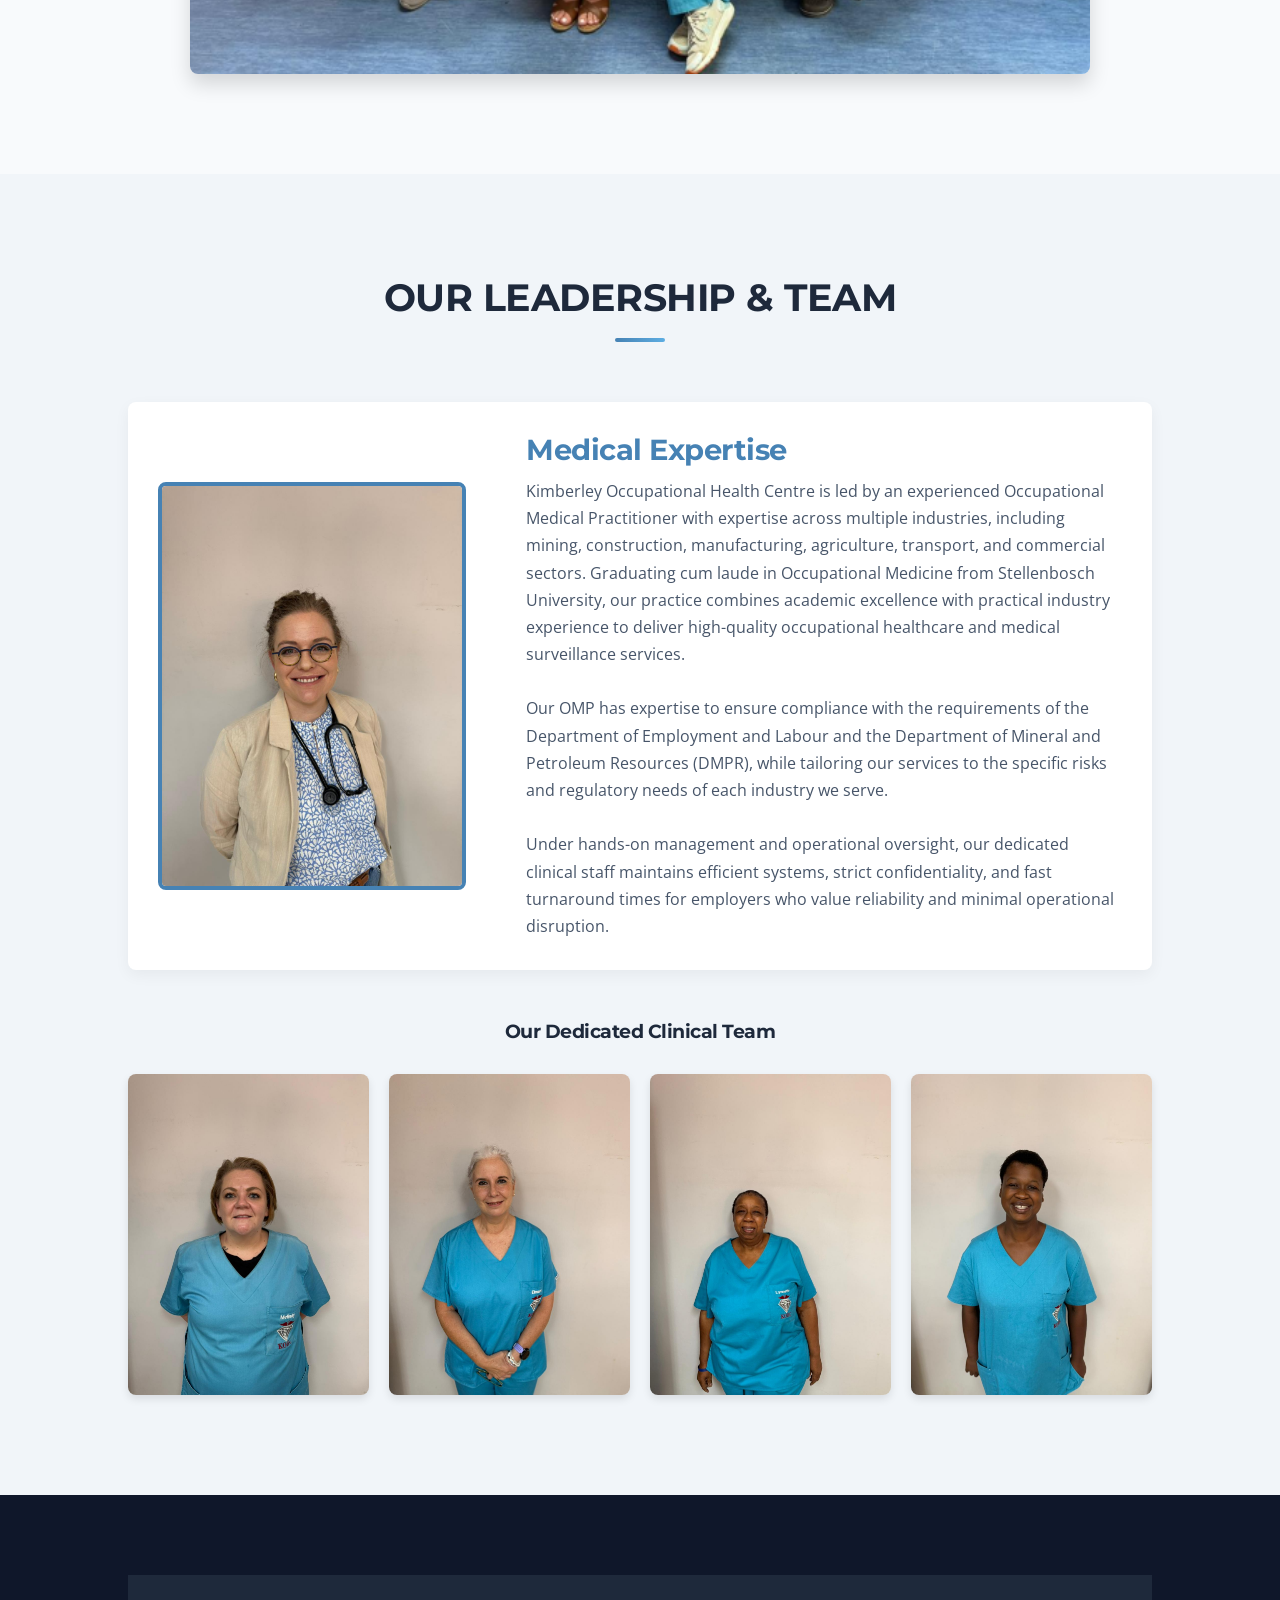
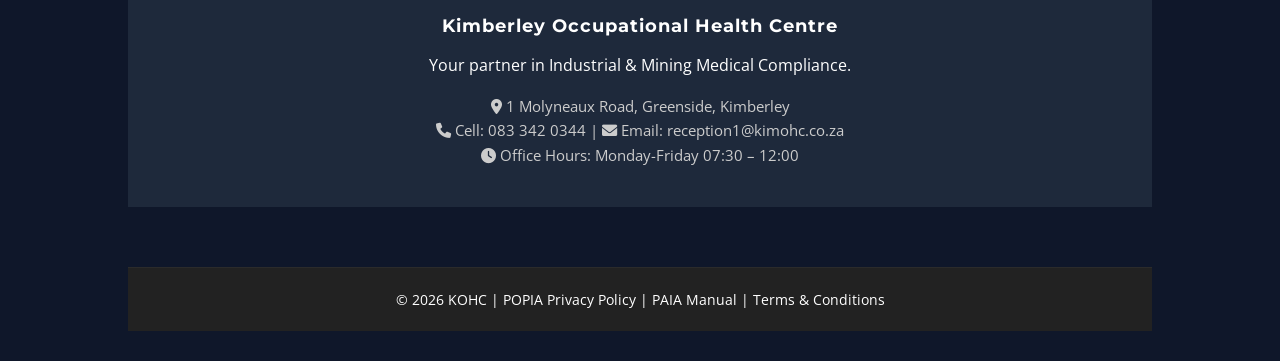
==== commit 07676160: "Add format-detection meta tag to about.html Added meta tag for format detection to improve mobile ex" ====
--- a/about.html
+++ b/about.html
@@ -4,7 +4,8 @@
     <meta charset="UTF-8">
     <meta name="viewport" content="width=device-width, initial-scale=1.0">
     <meta name="description" content="Learn about KOHC's expert clinical team and experienced Occupational Medical Practitioner providing industry-focused healthcare and compliance in Kimberley.">
-   <link rel="icon" type="image/png" href="images/favicon.png">
+   <meta name="format-detection" content="telephone=no">
+    <link rel="icon" type="image/png" href="images/favicon.png">
     <title>About Us | KOHC Kimberley</title>
     <link rel="stylesheet" href="style.css">
     <link rel="stylesheet" href="https://cdnjs.cloudflare.com/ajax/libs/font-awesome/6.0.0/css/all.min.css">
--- a/style.css
+++ b/style.css
@@ -4,13 +4,16 @@
 @import url('https://fonts.googleapis.com/css2?family=Montserrat:wght@400;700;800&family=Open+Sans:wght@300;400;600&display=swap');
 
 :root {
-    --charcoal: #2c3e50;
-    --steel-blue: #4682b4;
-    --accent-blue: #5dade2;
+    --charcoal: #1e293b; /* Deepened slightly for higher contrast and premium appeal */
+    --steel-blue: #4682b4; /* Brand identity steel blue */
+    --accent-blue: #5dade2; /* Bright accent blue */
     --white: #ffffff;
-    --light-grey: #f8f9fa;
-    --dark-bg: #1a252f;
-    --transition: all 0.3s ease;
+    --light-grey: #f1f5f9; /* Modern slate-tinted light grey */
+    --body-bg: #f8fafc; /* Ultra-premium cool off-white background */
+    --dark-bg: #0f172a; /* Richer, darker navy-charcoal for high-end contrast */
+    
+    /* Apple-style custom cubic-bezier for silky, natural-feeling transitions */
+    --transition: all 0.4s cubic-bezier(0.16, 1, 0.3, 1);
 }
 
 * { 
@@ -20,39 +23,47 @@
 }
 
 body {
-    font-family: 'Open Sans', sans-serif;
-    line-height: 1.6;
-    color: var(--charcoal);
-    background-color: var(--white);
+    font-family: 'Open Sans', sans-serif; 
+    line-height: 1.7; /* Extra breathing room for modern typography */
+    color: #475569; /* Soft slate grey instead of harsh charcoal */
+    background-color: var(--body-bg); /* Highlighted background for glassmorphism to sit on */
 }
 
 h1, h2, h3, h4 { 
     font-family: 'Montserrat', sans-serif; 
     font-weight: 700; 
-    line-height: 1.2;
-}
-
-/* =========================================
-   NAVIGATION BAR
+    line-height: 1.25;
+    letter-spacing: -0.5px; /* Tighter kerning for editorial style */
+    color: var(--charcoal);
+}
+
+/* =========================================
+   NAVIGATION BAR (Frosted Glass Effect)
    ========================================= */
 nav {
     display: flex;
     justify-content: space-between;
     align-items: center;
-    padding: 20px 8%;
-    background: var(--white);
+    padding: 18px 8%;
+    
+    /* Premium Glassmorphic Layer */
+    background: rgba(255, 255, 255, 0.75); 
+    backdrop-filter: blur(16px); 
+    -webkit-backdrop-filter: blur(16px); /* Safari support */
+    border-bottom: 1px solid rgba(255, 255, 255, 0.5); /* Ultra-fine highlight line */
+    box-shadow: 0 4px 30px rgba(15, 23, 42, 0.03); /* Extremely soft ambient shadow */
+    
     position: sticky;
     top: 0;
     z-index: 1000;
-    box-shadow: 0 2px 10px rgba(0,0,0,0.1);
 }
 
 .logo { 
-    font-size: 1.8rem; 
+    font-size: 1.6rem; 
     font-weight: 800; 
-    font-family: 'Montserrat', sans-serif;
+    font-family: 'Montserrat', sans-serif; 
     color: var(--charcoal); 
-    letter-spacing: 1px;
+    letter-spacing: 0.5px;
 }
 
 .logo span { 
@@ -62,15 +73,16 @@
 nav ul { 
     display: flex; 
     list-style: none; 
-    gap: 30px; 
+    gap: 35px; 
 }
 
 nav a { 
     text-decoration: none; 
-    color: var(--charcoal); 
+    color: #64748b; /* Softened standard link color */
     font-weight: 600; 
-    font-size: 0.9rem; 
+    font-size: 0.85rem; 
     text-transform: uppercase;
+    letter-spacing: 0.5px;
     transition: var(--transition); 
 }
 
@@ -78,36 +90,61 @@
     color: var(--steel-blue); 
 }
 
-/* =========================================
-   HERO SECTION
+nav a.active { 
+    color: var(--steel-blue); 
+    border-bottom: 2px solid var(--steel-blue); 
+    padding-bottom: 4px;
+}
+
+/* =========================================
+   HERO SECTION (With Parallax Depth)
    ========================================= */
 .hero {
-    background: linear-gradient(rgba(44, 62, 80, 0.85), rgba(44, 62, 80, 0.85)), url('https://images.unsplash.com/photo-1579165466541-74e2beeac70b?auto=format&fit=crop&q=80&w=2070'); 
+    /* Subtle overlay gradient to blend into dark headers */
+    background: linear-gradient(rgba(15, 23, 42, 0.85), rgba(15, 23, 42, 0.9)), url('https://images.unsplash.com/photo-1579165466541-74e2beeac70b?auto=format&fit=crop&q=80&w=2070'); 
     background-size: cover;
     background-position: center;
-    padding: 140px 10%;
+    background-attachment: fixed; /* Creates premium parallax background scroll */
+    padding: 160px 10%;
     text-align: center;
+    color: var(--white); 
+    display: flex;
+    flex-direction: column;
+    align-items: center;
+    justify-content: center;
+}
+
+.hero-motto {
+    font-size: 0.85rem;
+    font-weight: 800;
+    letter-spacing: 3px; /* Clean tracking */
+    color: var(--accent-blue); 
+    margin-bottom: 20px;
+    text-transform: uppercase;
+    display: block;
+}
+
+.hero h1 { 
+    font-size: 3.2rem; 
+    margin-bottom: 25px; 
+    text-transform: uppercase;
+    letter-spacing: 0.5px;
+    max-width: 950px;
     color: var(--white);
 }
 
-.hero h1 { 
-    font-size: 3rem; 
-    margin-bottom: 20px; 
-    text-transform: uppercase;
-    letter-spacing: 1px;
-}
-
 .hero p { 
-    font-size: 1.2rem; 
-    margin-bottom: 40px; 
+    font-size: 1.25rem; 
+    margin-bottom: 45px; 
     font-weight: 300; 
-    max-width: 800px;
+    max-width: 750px;
     margin-left: auto;
     margin-right: auto;
-}
-
-/* =========================================
-   BUTTONS
+    color: #cbd5e1; /* Off-white for sleek contrast */
+}
+
+/* =========================================
+   BUTTONS (Dynamic Gradients)
    ========================================= */
 .cta-group { 
     display: flex; 
@@ -117,142 +154,179 @@
 }
 
 .btn {
-    padding: 15px 30px;
-    border-radius: 4px;
+    padding: 16px 36px;
+    border-radius: 8px; /* Slightly softer corners for high-end look */
     text-decoration: none;
     font-weight: 700;
     text-transform: uppercase;
-    font-size: 0.85rem;
+    font-size: 0.8rem;
+    letter-spacing: 1px;
     transition: var(--transition);
     cursor: pointer;
-    font-family: 'Montserrat', sans-serif;
+    font-family: 'Montserrat', sans-serif; 
 }
 
 .btn-primary { 
-    background: var(--steel-blue); 
+    /* Rich, multi-tone blue gradient */
+    background: linear-gradient(135deg, var(--steel-blue), #34628a); 
     color: var(--white); 
-    border: 2px solid var(--steel-blue);
+    border: none;
+    /* Brand-tinted glow shadow */
+    box-shadow: 0 10px 20px rgba(70, 130, 180, 0.25);
 }
 
 .btn-primary:hover { 
-    background: var(--accent-blue); 
-    border-color: var(--accent-blue);
+    background: linear-gradient(135deg, var(--accent-blue), var(--steel-blue)); 
     transform: translateY(-3px); 
+    box-shadow: 0 15px 25px rgba(70, 130, 180, 0.45);
 }
 
 .btn-secondary { 
-    border: 2px solid var(--white); 
+    border: 2px solid rgba(255, 255, 255, 0.8); 
     color: var(--white); 
-    background: transparent;
+    background: rgba(255, 255, 255, 0.05);
+    backdrop-filter: blur(5px);
 }
 
 .btn-secondary:hover { 
     background: var(--white); 
-    color: var(--charcoal); 
+    color: var(--dark-bg); 
     transform: translateY(-3px);
+    border-color: var(--white);
 }
 
 /* =========================================
    TRUST BAR
    ========================================= */
 .trust-bar {
-    background: var(--light-grey);
-    padding: 20px 10%;
+    background: var(--white);
+    padding: 25px 10%;
     display: flex;
     justify-content: space-around;
     align-items: center;
-    border-bottom: 1px solid #e0e0e0;
+    border-bottom: 1px solid rgba(0, 0, 0, 0.03);
     flex-wrap: wrap;
     gap: 15px;
+    box-shadow: 0 4px 20px rgba(0, 0, 0, 0.01);
 }
 
 .trust-item { 
     font-weight: 700; 
-    color: #555; 
-    font-size: 0.85rem; 
+    color: #64748b; 
+    font-size: 0.8rem; 
     display: flex;
     align-items: center;
-    gap: 8px;
+    gap: 10px;
     text-transform: uppercase;
+    letter-spacing: 0.5px;
 }
 
 .trust-item i {
-    color: var(--steel-blue);
-    font-size: 1.2rem;
-}
-
-/* =========================================
-   SECTIONS & GRIDS
+    color: var(--steel-blue); 
+    font-size: 1.3rem;
+}
+
+/* =========================================
+   SECTIONS & GRIDS (Depth-based Cards)
    ========================================= */
 .section-padding { 
-    padding: 80px 10%; 
+    padding: 100px 10%; 
 }
 
 .section-title { 
     text-align: center; 
-    margin-bottom: 50px; 
+    margin-bottom: 60px; 
 }
 
 .section-title h2 { 
-    font-size: 2.2rem; 
+    font-size: 2.4rem; 
     color: var(--charcoal); 
     position: relative; 
-    padding-bottom: 15px; 
+    padding-bottom: 20px; 
     text-transform: uppercase;
 }
 
 .section-title h2::after { 
     content: ''; 
-    width: 60px; 
+    width: 50px; 
     height: 4px; 
-    background: var(--steel-blue); 
+    background: linear-gradient(90deg, var(--steel-blue), var(--accent-blue)); 
     position: absolute; 
     bottom: 0; 
     left: 50%; 
     transform: translateX(-50%); 
+    border-radius: 2px;
 }
 
 .grid { 
     display: grid; 
-    grid-template-columns: repeat(auto-fit, minmax(280px, 1fr)); 
-    gap: 30px; 
-}
-
+    grid-template-columns: repeat(auto-fit, minmax(300px, 1fr)); 
+    gap: 40px; 
+}    
+
+/* Premium Glassmorphic Service Cards */
 .card { 
-    background: var(--white); 
-    padding: 40px; 
-    border-radius: 6px; 
-    box-shadow: 0 5px 20px rgba(0,0,0,0.05); 
-    border-top: 5px solid var(--steel-blue); 
+    background: rgba(255, 255, 255, 0.7); /* Perfect transparency on body-bg */
+    backdrop-filter: blur(12px);
+    -webkit-backdrop-filter: blur(12px); 
+    padding: 45px 35px; 
+    border-radius: 16px; /* Sleeker, softer corners */
+    border: 1px solid rgba(255, 255, 255, 0.8); /* Sharp inner border */
+    
+    /* Double-layered soft ambient shadow with brand-tinted undertones */
+    box-shadow: 
+        0 4px 6px -1px rgba(70, 130, 180, 0.02),
+        0 20px 40px -10px rgba(70, 130, 180, 0.08); 
+    
     transition: var(--transition); 
     text-align: center;
+    position: relative;
+    overflow: hidden;
+}
+
+/* Dynamic Top Border Line inside the card padding wrapper */
+.card::before {
+    content: '';
+    position: absolute;
+    top: 0;
+    left: 0;
+    width: 100%;
+    height: 4px;
+    background: linear-gradient(90deg, var(--steel-blue), var(--accent-blue));
+    opacity: 0.8;
 }
 
 .card:hover { 
-    transform: translateY(-10px); 
-    box-shadow: 0 10px 25px rgba(0,0,0,0.1);
+    transform: translateY(-10px) scale(1.02); 
+    background: rgba(255, 255, 255, 0.95); 
+    /* Deeper, more expansive glow effect */
+    box-shadow: 
+        0 10px 20px -3px rgba(70, 130, 180, 0.08),
+        0 30px 60px -15px rgba(70, 130, 180, 0.18); 
 }
 
 .card h3 { 
-    margin-bottom: 15px; 
+    margin-bottom: 18px; 
     color: var(--charcoal); 
-    font-size: 1.3rem;
+    font-size: 1.4rem;
 }
 
 .card p {
-    color: #555;
+    color: #64748b;
+    font-size: 0.95rem;
 }
 
 .card ul {
     list-style: none;
     text-align: left;
-    margin-top: 15px;
+    margin-top: 20px;
 }
 
 .card ul li {
-    padding: 8px 0;
-    border-bottom: 1px solid #eee;
-    color: #555;
+    padding: 12px 0;
+    border-bottom: 1px solid rgba(15, 23, 42, 0.05); /* Soft divider lines */
+    color: #475569;
+    font-size: 0.95rem;
 }
 
 .card ul li:last-child {
@@ -264,98 +338,180 @@
    ========================================= */
 footer { 
     background: var(--dark-bg); 
-    color: var(--white); 
-    padding: 60px 10% 20px; 
+    color: #94a3b8; /* Highly readable cool light-grey text */
+    padding: 80px 10% 30px; 
     text-align: center; 
 }
 
 .footer-grid h3 {
-    color: var(--steel-blue);
-    margin-bottom: 10px;
+    color: var(--white);
+    margin-bottom: 15px;
+    font-size: 1.1rem;
+    letter-spacing: 1px;
 }
 
 .footer-bottom { 
-    margin-top: 40px; 
-    padding-top: 20px; 
-    border-top: 1px solid rgba(255,255,255,0.1); 
+    margin-top: 60px; 
+    padding-top: 25px; 
+    border-top: 1px solid rgba(255, 255, 255, 0.04); 
     font-size: 0.85rem; 
-    color: #aaa;
+    color: #64748b;
 }
 
 .footer-bottom a {
+    color: #94a3b8;
+    text-decoration: none;
     transition: var(--transition);
 }
 
 .footer-bottom a:hover {
-    color: var(--steel-blue) !important;
-}
-
-/* =========================================
-   MOBILE RESPONSIVENESS (COMPLETELY OVERHAULED)
+    color: var(--accent-blue) !important;
+}
+
+/* =========================================
+   MOBILE RESPONSIVENESS (Refined & Scaled)
    ========================================= */
 @media (max-width: 768px) {
-    /* Make navigation stack and fit nicely */
+    /* 1. Navigation Restructure */
     nav { 
-        flex-direction: column; 
-        gap: 10px; 
-        padding: 15px 5%;
-    }
-    
+        flex-direction: column !important; 
+        padding: 15px 5% !important; 
+        text-align: center;
+    }
     nav ul {
-        flex-wrap: wrap;
-        justify-content: center;
-        gap: 12px;
-    }
-
-    /* Shrink the giant hero banner texts for phone screens */
+        flex-direction: column !important;
+        width: 100%;
+        gap: 8px !important;
+        margin-top: 15px !important;
+        padding: 0 !important;
+    }
+    nav ul li {
+        width: 100%;
+    }
+    nav a { 
+        display: block !important;
+        padding: 10px 15px !important;
+        font-size: 0.85rem !important; 
+        background: rgba(15, 23, 42, 0.03); /* Clean touch target layout */
+        border-radius: 6px;
+        border-bottom: none !important;
+    }
+    nav a.active {
+        background: rgba(70, 130, 180, 0.1) !important;
+        color: var(--steel-blue) !important;
+    }
+
+    /* 2. Override Inline Styles on Hero Banners */
+    header { 
+        padding: 80px 5% !important; 
+    } 
+    
     .hero {
-        padding: 80px 5%;
-    }
-
+        padding: 100px 5% 50px 5% !important; 
+        background-attachment: scroll !important; /* Disable parallax on mobile for smooth performance */
+        min-height: auto !important;
+    }
     .hero h1 { 
-        font-size: 1.8rem; 
-    }
-
+        font-size: 1.8rem !important; 
+        line-height: 1.3 !important;
+        margin-bottom: 15px !important;
+    }
     .hero p {
-        font-size: 1rem;
-    }
-    
-    /* Make buttons span the whole width of the screen so they are easy to tap */
+        font-size: 1rem !important;
+        margin-bottom: 25px !important;
+    }
+    
+    /* 3. Make buttons full-width for easy tapping */
     .cta-group {
-        flex-direction: column;
+        flex-direction: column !important;
         width: 100%;
-        gap: 15px;
-    }
-
+        gap: 12px !important;
+    }
     .btn {
-        width: 100%;
+        width: 100% !important;
+        display: block !important;
         text-align: center;
-    }
-    
-    /* Stack the trust icons neatly */
+        padding: 14px 20px !important;
+    }
+    
+    /* 4. Trust Bar: Neat 2x2 grid */
     .trust-bar {
-        flex-direction: column;
-        align-items: center;
-        gap: 15px;
-    }
-
-    /* Bring in the massive padding off the edges so content has room */
+        display: grid !important;
+        grid-template-columns: 1fr 1fr !important;
+        gap: 15px !important;
+        padding: 20px 5% !important;
+    }
+    .trust-item {
+        flex-direction: column !important;
+        text-align: center !important;
+        font-size: 0.75rem !important;
+        gap: 6px !important;
+    }
+
+    /* 5. General Section & Inner Element Padding Fixes */
     .section-padding { 
-        padding: 50px 5%; 
-    }
-
+        padding: 50px 5% !important; 
+    }
     .section-title h2 {
-        font-size: 1.8rem;
-    }
-
-    /* THE MAGIC RULE: This forces EVERY grid to become a 1-column stack on phones */
+        font-size: 1.8rem !important;
+    }
+    
+    /* Safely scale down any hardcoded 40px internal paddings inside content blocks */
+    .section-padding > div, 
+    section[style*="display: flex"] > div,
+    div[style*="padding: 40px"] {
+        padding: 25px 20px !important; 
+    }
+    
+    /* 6. Force All Inline Grids and Flex Rows to Stack Vertically */
     .grid {
         grid-template-columns: 1fr !important;
         gap: 20px !important;
     }
-
-    /* Give cards a little less padding on phones so text isn't squished */
-    .card {
-        padding: 25px;
-    }
-}
+    
+    /* Ensure flex wraps (like Contact details and Form sections) drop to a vertical column */
+    section[style*="display: flex"] {
+        flex-direction: column !important;
+        gap: 25px !important;
+    }
+    
+    /* 7. EXCEPT the Staff Gallery (2-column layout for tablets / larger mobile screens) */
+    .grid[style*="minmax"] {
+        grid-template-columns: 1fr 1fr !important;
+        gap: 15px !important;
+    }
+
+    /* 8. Fix the Doctor's inline padding */
+    div[style*="padding-left: 20px"] {
+        padding-left: 0 !important;
+        margin-top: 20px;
+        text-align: center;
+    }
+
+    /* 9. Contact Page Form / Side Box Width constraints */
+    div[style*="min-width: 300px"] {
+        min-width: 100% !important;
+        flex: 1 1 100% !important;
+    }
+    
+    /* 10. Footer Links & Bottom layout */
+    .footer-grid {
+        padding: 45px 5% !important;
+    }
+    .footer-bottom {
+        display: flex !important;
+        flex-direction: column !important;
+        gap: 12px !important;
+        padding: 20px 5% !important;
+    }
+}
+
+/* =========================================
+   EXTRA NARROW SCREENS (Max-Width: 480px)
+   ========================================= */
+@media (max-width: 480px) {
+    /* Stack the staff gallery completely on narrow phones */
+    .grid[style*="minmax"] {
+        grid-template-columns: 1fr !important;
+    }
+}
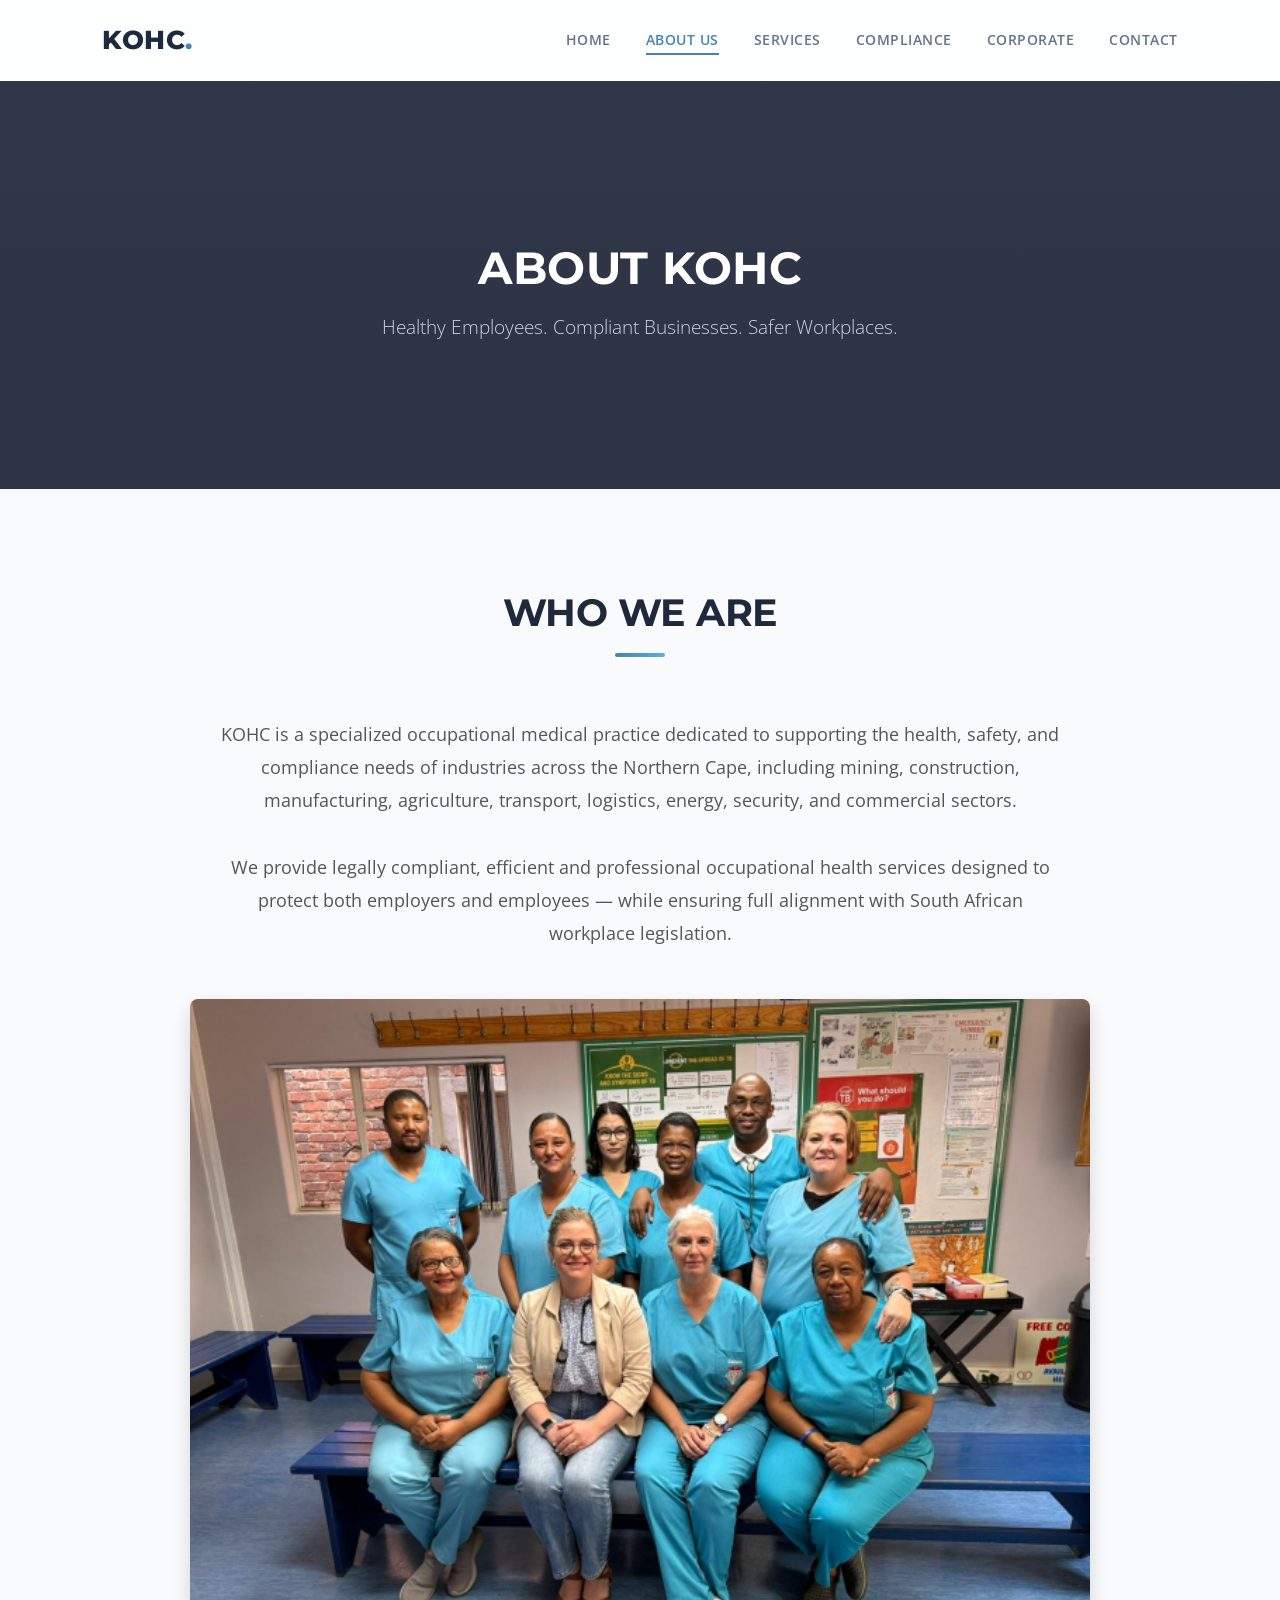
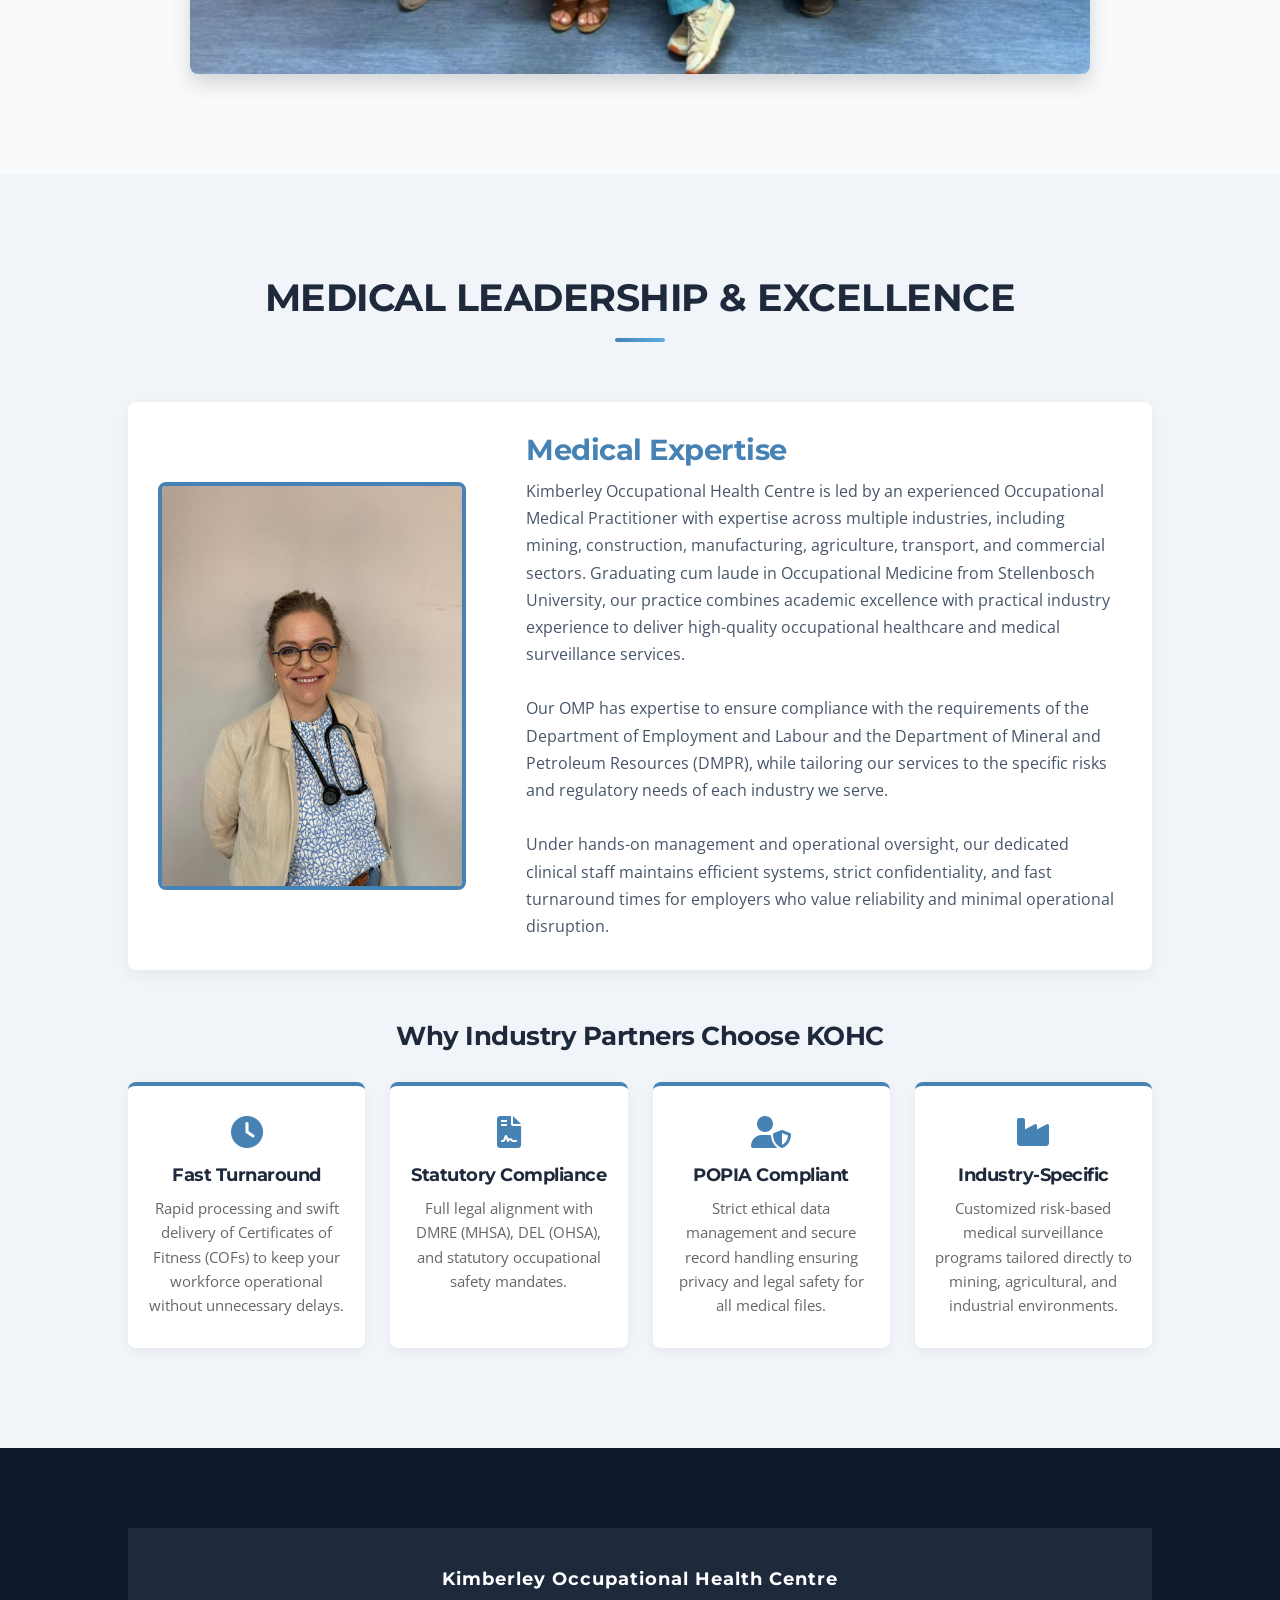
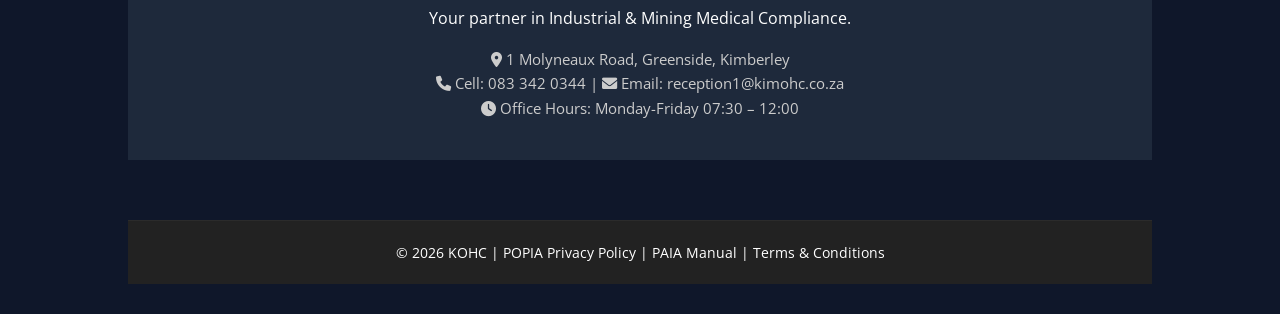
==== commit 58d172a4: "Revise meta description and add operational pillars section Updated the description meta tag and mod" ====
--- a/about.html
+++ b/about.html
@@ -3,8 +3,8 @@
 <head>
     <meta charset="UTF-8">
     <meta name="viewport" content="width=device-width, initial-scale=1.0">
-    <meta name="description" content="Learn about KOHC's expert clinical team and experienced Occupational Medical Practitioner providing industry-focused healthcare and compliance in Kimberley.">
-   <meta name="format-detection" content="telephone=no">
+    <meta name="description" content="Learn about KOHC's expert medical leadership and professional occupational healthcare services providing industry-focused compliance in Kimberley.">
+    <meta name="format-detection" content="telephone=no">
     <link rel="icon" type="image/png" href="images/favicon.png">
     <title>About Us | KOHC Kimberley</title>
     <link rel="stylesheet" href="style.css">
@@ -24,7 +24,7 @@
         </ul>
     </nav>
     
-<header class="hero" style="padding: 160px 10% 100px 10%; display: flex; flex-direction: column; justify-content: center; align-items: center; text-align: center; min-height: 400px; background: linear-gradient(rgba(15, 23, 42, 0.85), rgba(15, 23, 42, 0.9)), url('https://images.unsplash.com/photo-1581091226825-a6a2a5aee158?auto=format&fit=crop&q=80&w=2070') no-repeat center center; background-size: cover; background-attachment: fixed;">
+    <header class="hero" style="padding: 160px 10% 100px 10%; display: flex; flex-direction: column; justify-content: center; align-items: center; text-align: center; min-height: 400px; background: linear-gradient(rgba(15, 23, 42, 0.85), rgba(15, 23, 42, 0.9)), url('https://images.unsplash.com/photo-1581091226825-a6a2a5aee158?auto=format&fit=crop&q=80&w=2070') no-repeat center center; background-size: cover; background-attachment: fixed;">
         <h1 style="color: white; font-size: 2.8rem; margin-bottom: 15px;">About KOHC</h1>
         <p style="color: #cbd5e1; font-size: 1.2rem; max-width: 800px;">Healthy Employees. Compliant Businesses. Safer Workplaces.</p>
     </header>
@@ -44,7 +44,7 @@
 
     <section class="section-padding" style="background: var(--light-grey);">
         <div class="section-title">
-            <h2>Our Leadership & Team</h2>
+            <h2>Medical Leadership & Excellence</h2>
         </div>
         
         <div class="grid" style="grid-template-columns: 1fr 2fr; align-items: center; background: white; padding: 30px; border-radius: 8px; box-shadow: 0 5px 15px rgba(0,0,0,0.05); margin-bottom: 50px;">
@@ -60,12 +60,34 @@
             </div>
         </div>
 
-        <h3 style="text-align: center; margin-bottom: 30px; color: var(--charcoal);">Our Dedicated Clinical Team</h3>
-        <div class="grid" style="grid-template-columns: repeat(auto-fit, minmax(200px, 1fr)); gap: 20px;">
-            <img src="images/Doctors_Assistant_2.web.webp" alt="Clinical Assistant" style="width: 100%; border-radius: 8px; box-shadow: 0 4px 8px rgba(0,0,0,0.1);">
-            <img src="images/Doctors_Assistant_4.web.webp" alt="Nursing Sister" style="width: 100%; border-radius: 8px; box-shadow: 0 4px 8px rgba(0,0,0,0.1);">
-            <img src="images/Doctors_Assistant_6.web.webp" alt="Occupational Health Nurse" style="width: 100%; border-radius: 8px; box-shadow: 0 4px 8px rgba(0,0,0,0.1);">
-            <img src="images/Doctors_Assistant_8.web.webp" alt="KOHC Team" style="width: 100%; border-radius: 8px; box-shadow: 0 4px 8px rgba(0,0,0,0.1);">
+        <!-- REPLACEMENT SECTION: Core Operational Pillars -->
+        <h3 style="text-align: center; margin-bottom: 30px; color: var(--charcoal); font-size: 1.6rem;">Why Industry Partners Choose KOHC</h3>
+        <div class="grid" style="grid-template-columns: repeat(auto-fit, minmax(220px, 1fr)); gap: 25px;">
+            
+            <div style="background: white; padding: 30px 20px; border-radius: 8px; text-align: center; box-shadow: 0 4px 12px rgba(0,0,0,0.05); border-top: 4px solid var(--steel-blue);">
+                <i class="fas fa-clock fa-2x" style="color: var(--steel-blue); margin-bottom: 15px;"></i>
+                <h4 style="color: var(--charcoal); margin-bottom: 10px; font-size: 1.15rem;">Fast Turnaround</h4>
+                <p style="font-size: 0.95rem; color: #666; line-height: 1.6;">Rapid processing and swift delivery of Certificates of Fitness (COFs) to keep your workforce operational without unnecessary delays.</p>
+            </div>
+
+            <div style="background: white; padding: 30px 20px; border-radius: 8px; text-align: center; box-shadow: 0 4px 12px rgba(0,0,0,0.05); border-top: 4px solid var(--steel-blue);">
+                <i class="fas fa-file-contract fa-2x" style="color: var(--steel-blue); margin-bottom: 15px;"></i>
+                <h4 style="color: var(--charcoal); margin-bottom: 10px; font-size: 1.15rem;">Statutory Compliance</h4>
+                <p style="font-size: 0.95rem; color: #666; line-height: 1.6;">Full legal alignment with DMRE (MHSA), DEL (OHSA), and statutory occupational safety mandates.</p>
+            </div>
+
+            <div style="background: white; padding: 30px 20px; border-radius: 8px; text-align: center; box-shadow: 0 4px 12px rgba(0,0,0,0.05); border-top: 4px solid var(--steel-blue);">
+                <i class="fas fa-user-shield fa-2x" style="color: var(--steel-blue); margin-bottom: 15px;"></i>
+                <h4 style="color: var(--charcoal); margin-bottom: 10px; font-size: 1.15rem;">POPIA Compliant</h4>
+                <p style="font-size: 0.95rem; color: #666; line-height: 1.6;">Strict ethical data management and secure record handling ensuring privacy and legal safety for all medical files.</p>
+            </div>
+
+            <div style="background: white; padding: 30px 20px; border-radius: 8px; text-align: center; box-shadow: 0 4px 12px rgba(0,0,0,0.05); border-top: 4px solid var(--steel-blue);">
+                <i class="fas fa-industry fa-2x" style="color: var(--steel-blue); margin-bottom: 15px;"></i>
+                <h4 style="color: var(--charcoal); margin-bottom: 10px; font-size: 1.15rem;">Industry-Specific</h4>
+                <p style="font-size: 0.95rem; color: #666; line-height: 1.6;">Customized risk-based medical surveillance programs tailored directly to mining, agricultural, and industrial environments.</p>
+            </div>
+
         </div>
     </section>
 
--- a/style.css
+++ b/style.css
@@ -368,150 +368,207 @@
     color: var(--accent-blue) !important;
 }
 
-/* =========================================
-   MOBILE RESPONSIVENESS (Refined & Scaled)
-   ========================================= */
+/* ==========================================================================
+   MOBILE & TABLET RESPONSIVENESS OVERRIDES (Max-Width: 768px)
+   ========================================================================== */
+
+/* Global Phone Link Fix (Stops browsers from forcing bright blue on numbers) */
+a[href^="tel"], 
+a[href^="mailto"] {
+    color: var(--steel-blue) !important; /* Forces your brand's steel blue */
+    text-decoration: none !important;
+    font-weight: 700 !important;
+    border-bottom: 1px dashed rgba(70, 130, 180, 0.4); /* Elegant subtle indicator */
+    transition: var(--transition);
+}
+
+a[href^="tel"]:hover, 
+a[href^="mailto"]:hover {
+    color: var(--accent-blue) !important;
+}
+
 @media (max-width: 768px) {
-    /* 1. Navigation Restructure */
+    /* 1. Ultra-Sleek App-Style Horizontal Navigation */
     nav { 
         flex-direction: column !important; 
-        padding: 15px 5% !important; 
+        padding: 12px 0 0 0 !important; /* Tighten up vertical spacing */
         text-align: center;
-    }
+        background: rgba(255, 255, 255, 0.95) !important;
+    }
+
+    .logo {
+        font-size: 1.4rem !important;
+        margin-bottom: 8px;
+    }
+
+    /* Transform the list into a silky smooth swipeable horizontal bar */
     nav ul {
-        flex-direction: column !important;
-        width: 100%;
-        gap: 8px !important;
-        margin-top: 15px !important;
-        padding: 0 !important;
-    }
+        display: flex !important;
+        flex-direction: row !important;
+        width: 100% !important;
+        gap: 10px !important;
+        margin-top: 5px !important;
+        padding: 8px 15px 12px 15px !important;
+        overflow-x: auto !important; /* Enable side-scrolling */
+        white-space: nowrap !important; /* Stop text wrapping to new lines */
+        -webkit-overflow-scrolling: touch; /* Smooth iOS momentum scroll */
+        scrollbar-width: none; /* Hide scrollbar for Firefox */
+        border-top: 1px solid rgba(15, 23, 42, 0.05);
+    }
+
+    /* Hide scrollbars for Chrome, Safari, and Opera */
+    nav ul::-webkit-scrollbar {
+        display: none;
+    }
+
     nav ul li {
-        width: 100%;
-    }
+        display: inline-block;
+        flex: 0 0 auto; /* Keep items from shrinking */
+    }
+
     nav a { 
-        display: block !important;
-        padding: 10px 15px !important;
-        font-size: 0.85rem !important; 
-        background: rgba(15, 23, 42, 0.03); /* Clean touch target layout */
-        border-radius: 6px;
+        display: inline-block !important;
+        padding: 8px 14px !important;
+        font-size: 0.75rem !important; 
+        background: var(--light-grey) !important;
+        color: #475569 !important;
+        border-radius: 20px !important; /* Beautiful pill-shaped buttons */
+        border: 1px solid rgba(15, 23, 42, 0.03) !important;
+        transition: var(--transition);
+    }
+
+    nav a.active {
+        background: var(--steel-blue) !important;
+        color: var(--white) !important;
         border-bottom: none !important;
-    }
-    nav a.active {
-        background: rgba(70, 130, 180, 0.1) !important;
-        color: var(--steel-blue) !important;
-    }
-
-    /* 2. Override Inline Styles on Hero Banners */
+        padding-bottom: 8px !important;
+    }
+
+    /* 2. Tightened Hero Layouts */
     header { 
-        padding: 80px 5% !important; 
+        padding: 60px 6% !important; 
     } 
     
     .hero {
-        padding: 100px 5% 50px 5% !important; 
-        background-attachment: scroll !important; /* Disable parallax on mobile for smooth performance */
+        padding: 80px 6% 40px 6% !important; 
+        background-attachment: scroll !important; /* Improves mobile scroll lag */
         min-height: auto !important;
     }
+
     .hero h1 { 
-        font-size: 1.8rem !important; 
+        font-size: 1.7rem !important; 
         line-height: 1.3 !important;
-        margin-bottom: 15px !important;
-    }
+        margin-bottom: 12px !important;
+    }
+
     .hero p {
-        font-size: 1rem !important;
-        margin-bottom: 25px !important;
-    }
-    
-    /* 3. Make buttons full-width for easy tapping */
+        font-size: 0.95rem !important;
+        margin-bottom: 20px !important;
+    }
+    
+    /* 3. Full-Width CTA Tapping Targets */
     .cta-group {
         flex-direction: column !important;
         width: 100%;
-        gap: 12px !important;
-    }
+        gap: 10px !important;
+    }
+
     .btn {
         width: 100% !important;
         display: block !important;
         text-align: center;
         padding: 14px 20px !important;
-    }
-    
-    /* 4. Trust Bar: Neat 2x2 grid */
+        font-size: 0.75rem !important;
+    }
+    
+    /* 4. Grid Adjustments: Balanced 2-Column Trust Items */
     .trust-bar {
         display: grid !important;
         grid-template-columns: 1fr 1fr !important;
         gap: 15px !important;
-        padding: 20px 5% !important;
-    }
+        padding: 15px 5% !important;
+    }
+
     .trust-item {
         flex-direction: column !important;
         text-align: center !important;
-        font-size: 0.75rem !important;
-        gap: 6px !important;
-    }
-
-    /* 5. General Section & Inner Element Padding Fixes */
+        font-size: 0.7rem !important;
+        gap: 4px !important;
+    }
+
+    /* 5. General Section and Internal Padding Controls */
     .section-padding { 
-        padding: 50px 5% !important; 
-    }
+        padding: 40px 6% !important; 
+    }
+
     .section-title h2 {
-        font-size: 1.8rem !important;
-    }
-    
-    /* Safely scale down any hardcoded 40px internal paddings inside content blocks */
+        font-size: 1.6rem !important;
+    }
+    
+    /* Scale down giant 40px inline paddings so content has breathing room */
     .section-padding > div, 
     section[style*="display: flex"] > div,
     div[style*="padding: 40px"] {
-        padding: 25px 20px !important; 
-    }
-    
-    /* 6. Force All Inline Grids and Flex Rows to Stack Vertically */
+        padding: 20px 15px !important; 
+    }
+    
+    /* 6. Vertical Stack Adjustments */
     .grid {
         grid-template-columns: 1fr !important;
         gap: 20px !important;
     }
     
-    /* Ensure flex wraps (like Contact details and Form sections) drop to a vertical column */
+    /* Force layout boxes to drop cleanly under each other */
     section[style*="display: flex"] {
         flex-direction: column !important;
-        gap: 25px !important;
-    }
-    
-    /* 7. EXCEPT the Staff Gallery (2-column layout for tablets / larger mobile screens) */
+        gap: 20px !important;
+    }
+    
+    /* 7. Gallery Grid (Compact 2-column format) */
     .grid[style*="minmax"] {
         grid-template-columns: 1fr 1fr !important;
-        gap: 15px !important;
-    }
-
-    /* 8. Fix the Doctor's inline padding */
-    div[style*="padding-left: 20px"] {
-        padding-left: 0 !important;
-        margin-top: 20px;
-        text-align: center;
-    }
-
-    /* 9. Contact Page Form / Side Box Width constraints */
+        gap: 12px !important;
+    }
+
+    /* 8. Text Spacing Scales */
+    p, li {
+        font-size: 0.9rem !important;
+        line-height: 1.6 !important;
+    }
+
+    /* 9. Contact Page Form Constraints */
     div[style*="min-width: 300px"] {
         min-width: 100% !important;
         flex: 1 1 100% !important;
     }
-    
-    /* 10. Footer Links & Bottom layout */
+
+    form input, form textarea {
+        padding: 12px !important;
+        font-size: 0.9rem !important;
+        border-radius: 6px !important;
+    }
+    
+    /* 10. Neat Footer Links */
     .footer-grid {
-        padding: 45px 5% !important;
-    }
+        padding: 30px 5% !important;
+    }
+
     .footer-bottom {
         display: flex !important;
         flex-direction: column !important;
-        gap: 12px !important;
-        padding: 20px 5% !important;
-    }
-}
-
-/* =========================================
-   EXTRA NARROW SCREENS (Max-Width: 480px)
+        gap: 10px !important;
+        padding: 15px 5% !important;
+        font-size: 0.8rem !important;
+    }
+}
+
+/* =========================================
+   EXTRA NARROW DEVICES (Max-Width: 480px)
    ========================================= */
 @media (max-width: 480px) {
-    /* Stack the staff gallery completely on narrow phones */
+    /* Full single-column grid on tiny smartphones */
     .grid[style*="minmax"] {
         grid-template-columns: 1fr !important;
     }
 }
+}
